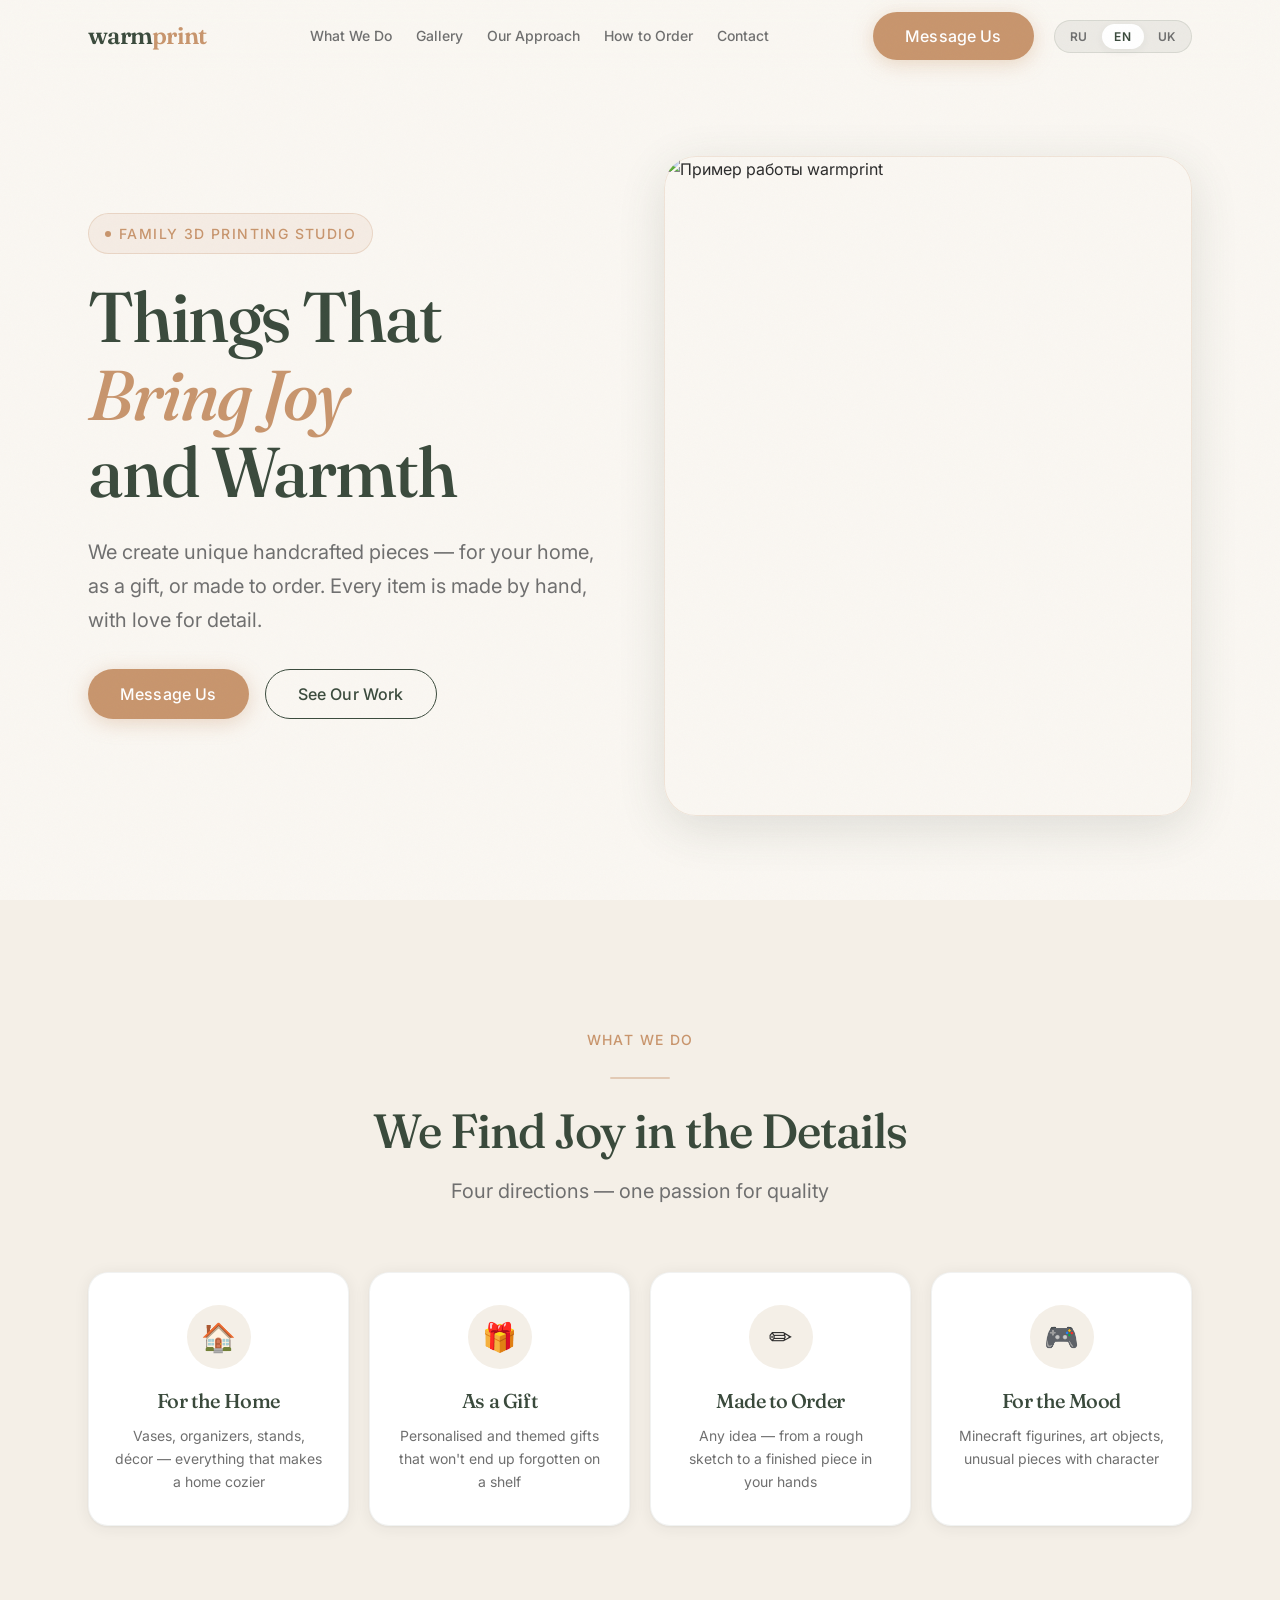
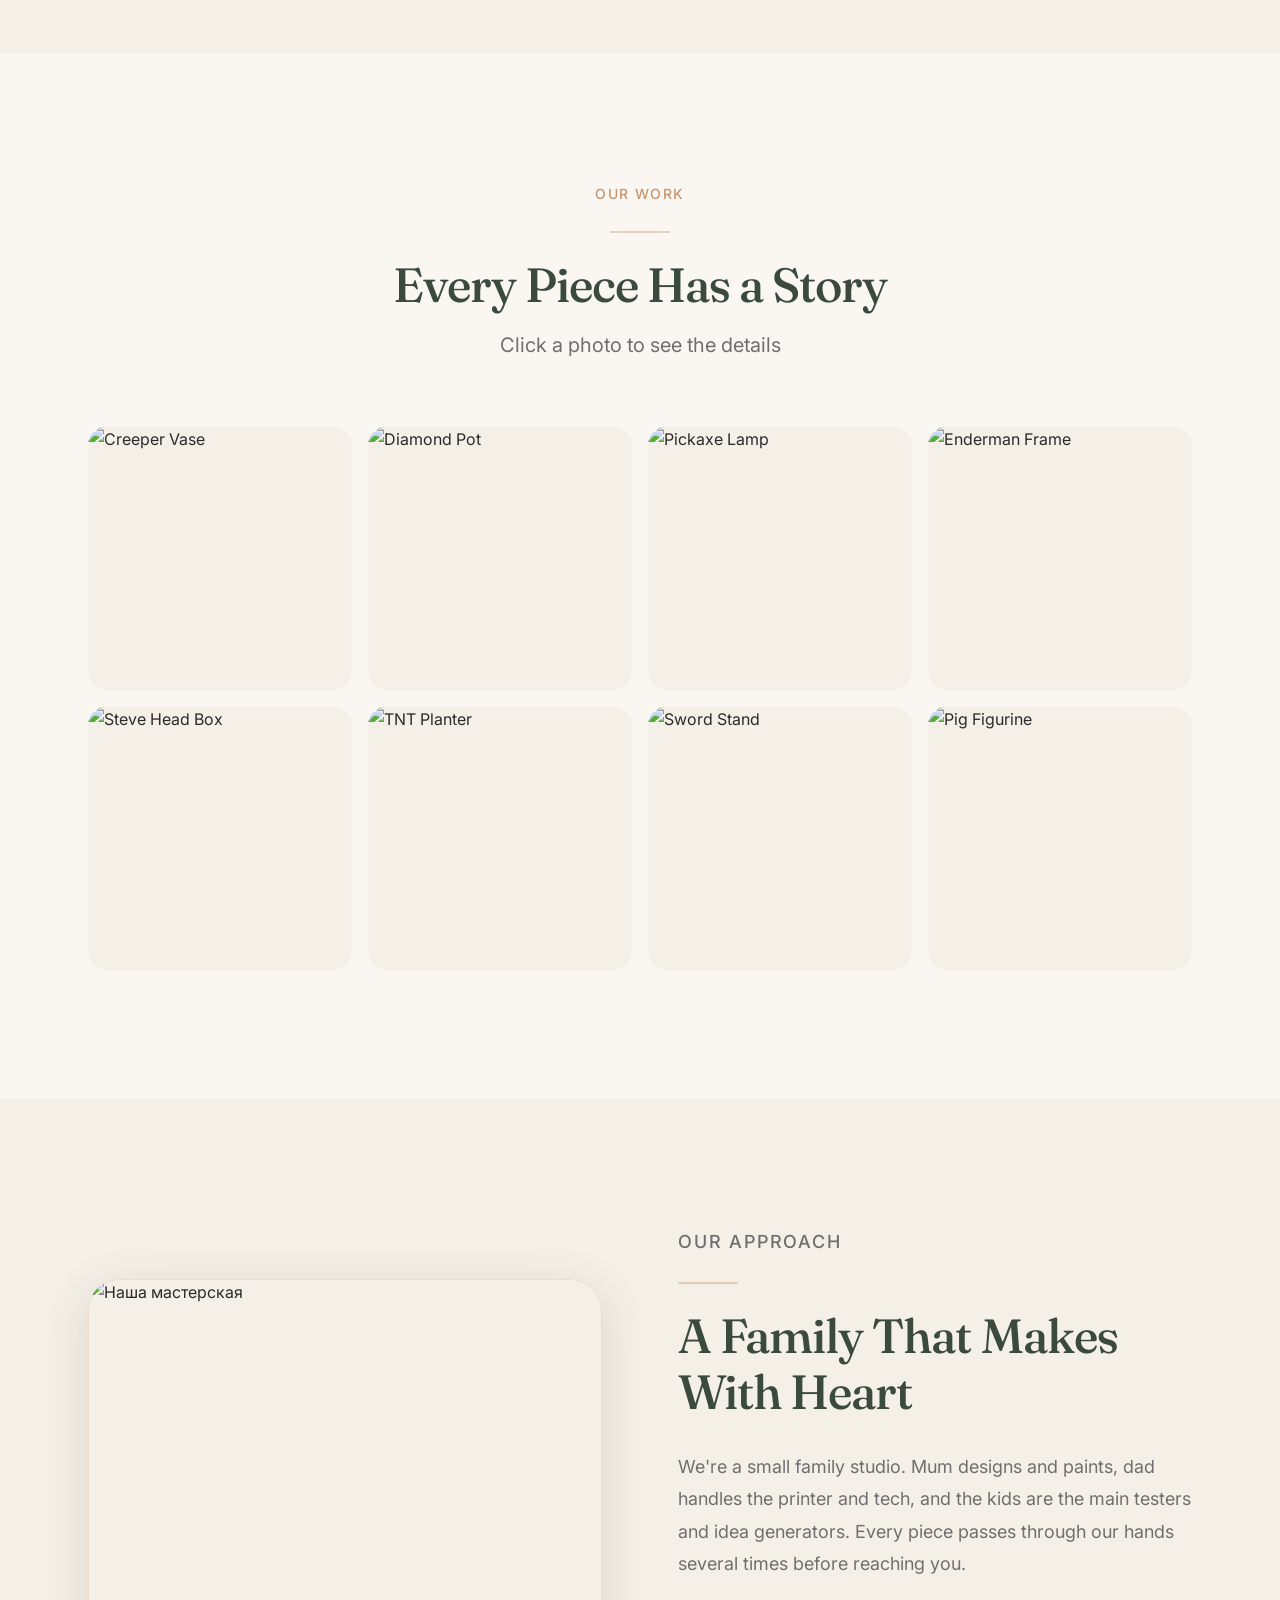
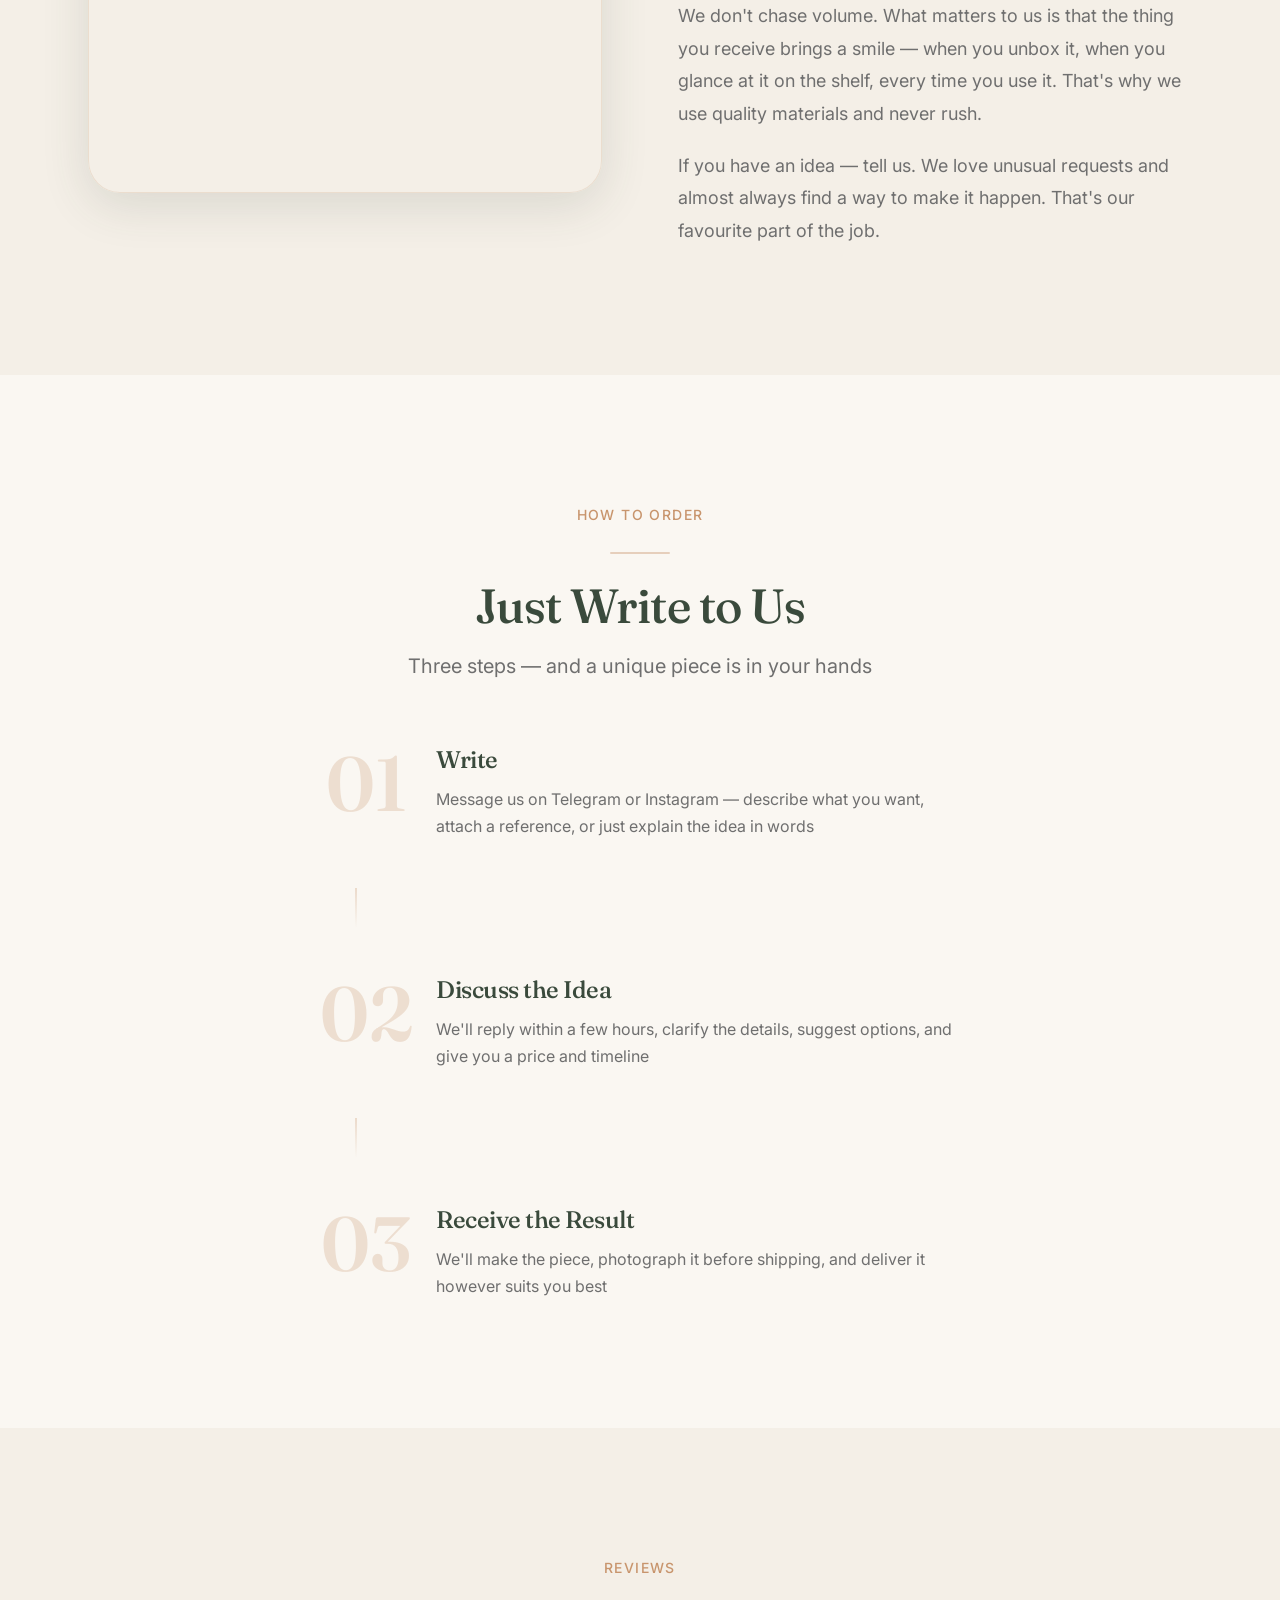
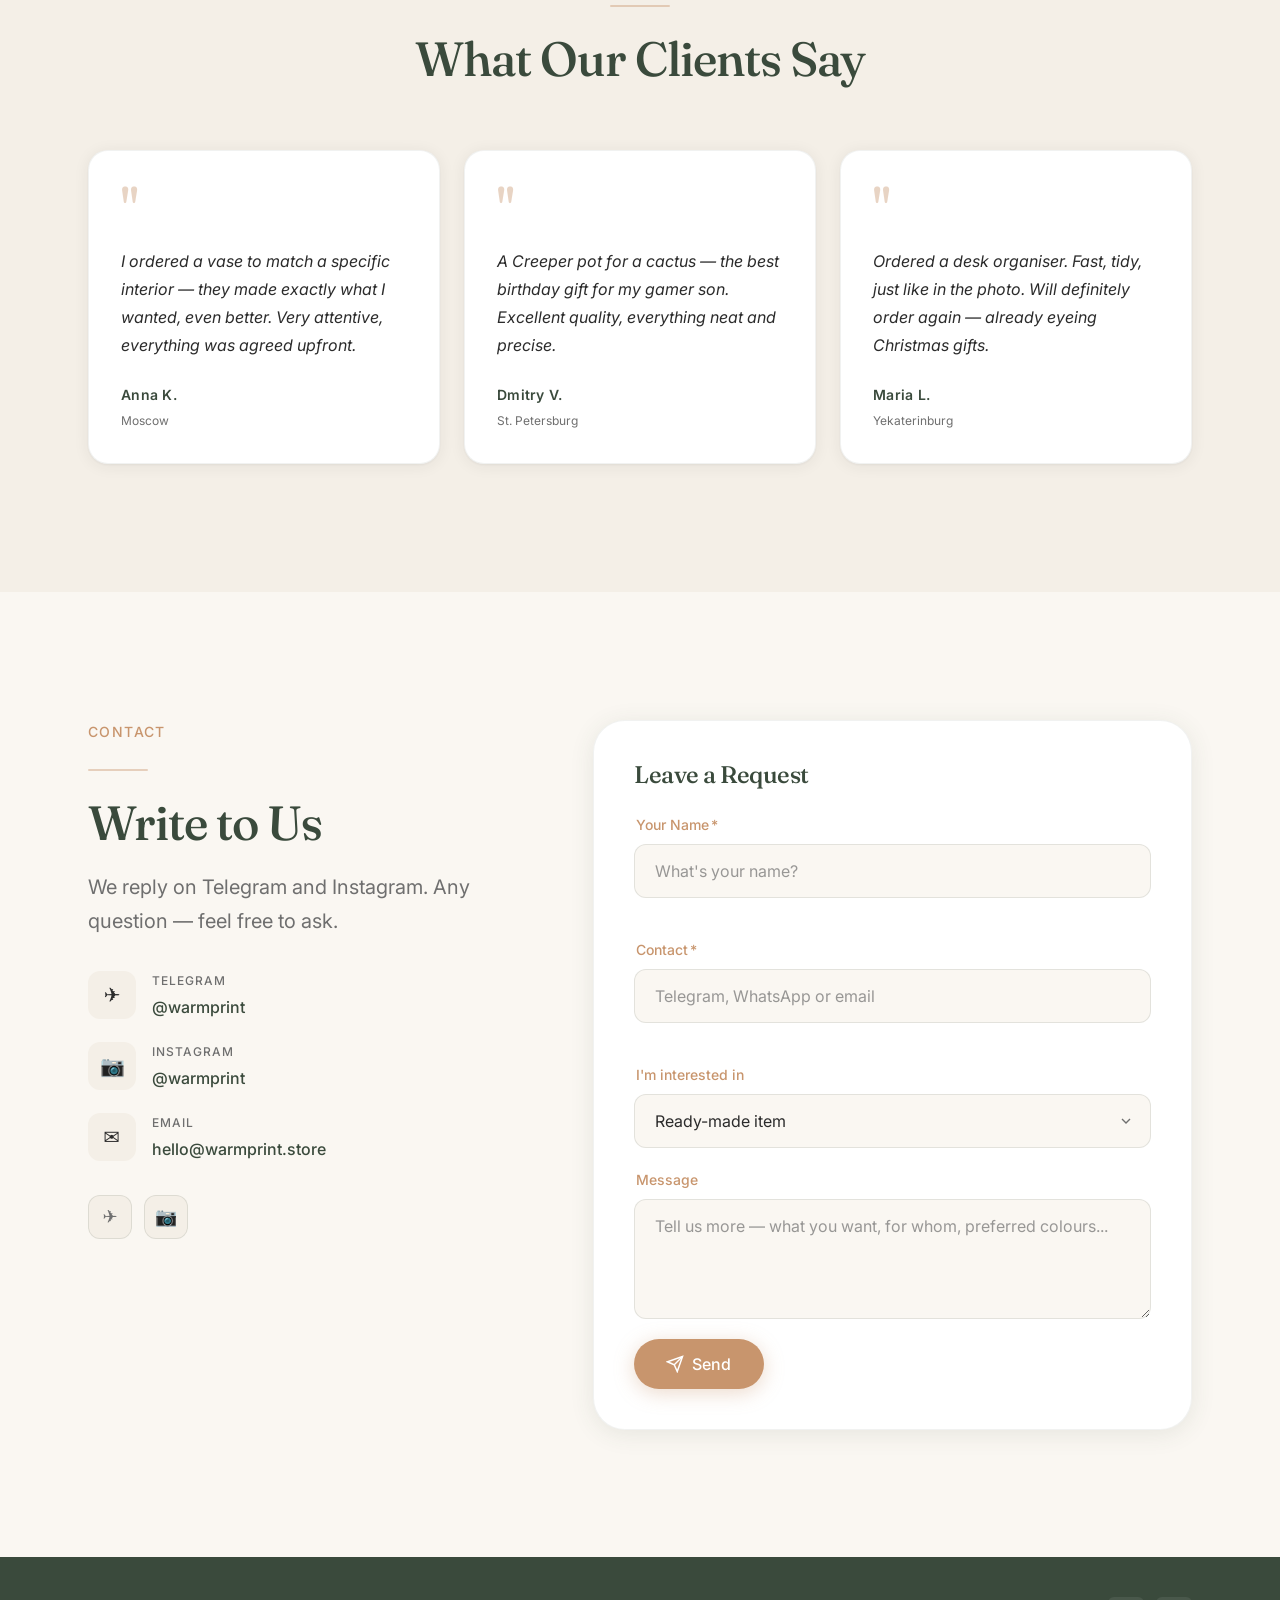
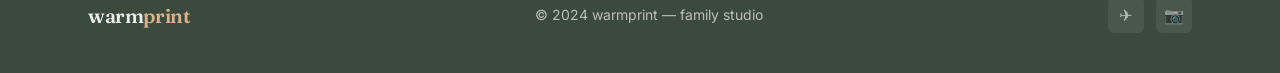
==== mockups/v1-warm-handmade/index.html @ d729b7f3 "init: warmprint landing mockups (v1 warm-handmade + v2 editorial-dark)" ====
<!DOCTYPE html>
<html lang="ru">
<head>
  <meta charset="UTF-8">
  <meta name="viewport" content="width=device-width, initial-scale=1.0">

  <!-- SEO Meta -->
  <title>warmprint — вещи, которые приносят радость и уют</title>
  <meta name="description" content="Семейная мастерская 3D-печати. Уникальные изделия с душой — для дома, в подарок, под заказ. Minecraft-фигурки, органайзеры, декор. Каждая вещь сделана руками с любовью.">
  <meta name="robots" content="index, follow">
  <meta name="theme-color" content="#3A4A3C">
  <link rel="canonical" href="https://warmprint-v1.vercel.app/">

  <!-- hreflang — SPA i18n via localStorage, all locales on root -->
  <link rel="alternate" hreflang="ru" href="https://warmprint-v1.vercel.app/">
  <link rel="alternate" hreflang="en" href="https://warmprint-v1.vercel.app/">
  <link rel="alternate" hreflang="uk" href="https://warmprint-v1.vercel.app/">
  <link rel="alternate" hreflang="x-default" href="https://warmprint-v1.vercel.app/">

  <!-- Open Graph -->
  <meta property="og:type" content="website">
  <meta property="og:url" content="https://warmprint-v1.vercel.app/">
  <meta property="og:title" content="warmprint — вещи, которые приносят радость и уют">
  <meta property="og:description" content="Семейная мастерская 3D-печати. Уникальные изделия с душой — для дома, в подарок, под заказ.">
  <meta property="og:locale" content="ru_RU">
  <meta property="og:locale:alternate" content="en_US">
  <meta property="og:locale:alternate" content="uk_UA">
  <meta property="og:site_name" content="warmprint">
  <meta property="og:image" content="https://warmprint-v1.vercel.app/og-default.svg">
  <meta property="og:image:width" content="1200">
  <meta property="og:image:height" content="630">

  <!-- Twitter Card -->
  <meta name="twitter:card" content="summary_large_image">
  <meta name="twitter:title" content="warmprint — вещи, которые приносят радость и уют">
  <meta name="twitter:description" content="Семейная мастерская 3D-печати. Уникальные изделия с душой — для дома, в подарок, под заказ.">
  <meta name="twitter:image" content="https://warmprint-v1.vercel.app/og-default.svg">

  <!-- Schema.org Organization -->
  <script type="application/ld+json">
  {
    "@context": "https://schema.org",
    "@type": "Organization",
    "name": "warmprint",
    "url": "https://warmprint-v1.vercel.app/",
    "logo": "https://warmprint-v1.vercel.app/favicon.svg",
    "description": "Семейная мастерская 3D-печати. Уникальные изделия с душой — для дома, в подарок, под заказ.",
    "contactPoint": {
      "@type": "ContactPoint",
      "contactType": "customer service",
      "email": "hello@warmprint.store"
    },
    "sameAs": [
      "https://t.me/warmprint",
      "https://instagram.com/warmprint"
    ]
  }
  </script>

  <!-- Favicon -->
  <link rel="icon" type="image/svg+xml" href="/favicon.svg">
  <link rel="apple-touch-icon" href="/apple-touch-icon.svg">

  <!-- Fonts — Fraunces (serif heading) + Inter (body) -->
  <link rel="preconnect" href="https://fonts.googleapis.com">
  <link rel="preconnect" href="https://fonts.gstatic.com" crossorigin>
  <link href="https://fonts.googleapis.com/css2?family=Fraunces:opsz,wght@9..144,400;9..144,500;9..144,600&family=Inter:wght@400;500&display=swap" rel="stylesheet">

  <!-- CSS -->
  <link rel="stylesheet" href="css/variables.css">
  <link rel="stylesheet" href="css/base.css">
  <link rel="stylesheet" href="css/components.css">
  <link rel="stylesheet" href="css/sections.css">
  <link rel="stylesheet" href="css/animations.css">
  <link rel="stylesheet" href="css/responsive.css">
</head>
<body>

  <!-- ==================== HEADER ==================== -->
  <header class="header" id="header">
    <div class="container">
      <div class="header__inner">
        <a href="#hero" class="header__logo">warm<span>print</span></a>

        <nav class="nav" data-i18n-aria="misc.nav_aria" aria-label="Основная навигация">
          <a href="#what"     class="nav__link" data-i18n="nav.what">Что делаем</a>
          <a href="#gallery"  class="nav__link" data-i18n="nav.gallery">Галерея</a>
          <a href="#approach" class="nav__link" data-i18n="nav.approach">Наш подход</a>
          <a href="#order"    class="nav__link" data-i18n="nav.order">Как заказать</a>
          <a href="#contacts" class="nav__link" data-i18n="nav.contacts">Контакты</a>
        </nav>

        <div class="header__right">
          <a href="#contacts" class="btn btn-primary" data-i18n="header.cta">Написать нам</a>

          <div class="lang-switcher" role="group" aria-label="Выбор языка">
            <button class="lang-btn active" data-lang="ru">RU</button>
            <button class="lang-btn"        data-lang="en">EN</button>
            <button class="lang-btn"        data-lang="uk">UK</button>
          </div>

          <button class="burger" id="burger"
                  data-i18n-aria="misc.menu_aria"
                  aria-label="Открыть меню"
                  aria-expanded="false">
            <span></span><span></span><span></span>
          </button>
        </div>
      </div>
    </div>
  </header>

  <!-- Mobile menu -->
  <nav class="mobile-menu" id="mobileMenu" aria-label="Мобильное меню">
    <a href="#what"     class="nav__link" data-i18n="nav.what">Что делаем</a>
    <a href="#gallery"  class="nav__link" data-i18n="nav.gallery">Галерея</a>
    <a href="#approach" class="nav__link" data-i18n="nav.approach">Наш подход</a>
    <a href="#order"    class="nav__link" data-i18n="nav.order">Как заказать</a>
    <a href="#contacts" class="nav__link" data-i18n="nav.contacts">Контакты</a>
    <a href="#contacts" class="btn btn-primary" style="align-self:flex-start;margin-top:var(--space-2)" data-i18n="header.cta">Написать нам</a>
  </nav>

  <main>

    <!-- ==================== 1. HERO ==================== -->
    <section class="hero" id="hero">
      <div class="container">
        <div class="hero__inner">

          <div class="hero__content">
            <div class="hero__badge hero-anim-1">
              <span class="hero__badge-dot" aria-hidden="true"></span>
              <span class="section-label" data-i18n="hero.badge">Семейная мастерская 3D-печати</span>
            </div>

            <h1 class="hero__headline hero-anim-2" data-i18n-html="hero.headline">
              Вещи, которые<br><em>приносят радость</em><br>и уют
            </h1>

            <p class="hero__sub hero-anim-3" data-i18n="hero.sub">
              Делаем уникальные изделия с душой — для дома, в подарок, на заказ.
              Каждая вещь создаётся руками, с любовью к деталям.
            </p>

            <div class="hero__actions hero-anim-4">
              <a href="#contacts" class="btn btn-primary" data-i18n="hero.cta">Написать нам</a>
              <a href="#gallery"  class="btn btn-outline" data-i18n="hero.cta2">Смотреть работы</a>
            </div>
          </div>

          <!-- Hero image — Minecraft-themed placeholder (warm palette) -->
          <div class="hero__visual hero-visual-anim" aria-hidden="true">
            <img
              class="hero__visual-img"
              src="https://placehold.co/600x750/C8956D/FAF7F2?text=warmprint"
              alt="Пример работы warmprint"
              fetchpriority="high"
              width="600"
              height="750"
            >
          </div>

        </div>
      </div>
    </section>

    <!-- ==================== 2. ЧТО МЫ ДЕЛАЕМ ==================== -->
    <section class="section section--alt" id="what">
      <div class="container">

        <div class="section-header section-header--center fade-up">
          <p class="section-label" data-i18n="what.label">Что мы делаем</p>
          <div class="divider"></div>
          <h2 data-i18n="what.title">Находим радость в деталях</h2>
          <p class="lead" style="margin-inline:auto;margin-top:var(--space-4)" data-i18n="what.sub">Четыре направления — одна страсть к качеству</p>
        </div>

        <div class="categories__grid">
          <div class="category-card fade-in-item stagger-1">
            <div class="category-card__icon" aria-hidden="true">🏠</div>
            <h3 class="category-card__title" data-i18n="what.home_title">Для дома</h3>
            <p class="category-card__desc" data-i18n="what.home_desc">Вазы, органайзеры, подставки, декор — всё что делает дом уютнее</p>
          </div>
          <div class="category-card fade-in-item stagger-2">
            <div class="category-card__icon" aria-hidden="true">🎁</div>
            <h3 class="category-card__title" data-i18n="what.gift_title">В подарок</h3>
            <p class="category-card__desc" data-i18n="what.gift_desc">Именные и тематические подарки, которые не пылятся на полке</p>
          </div>
          <div class="category-card fade-in-item stagger-3">
            <div class="category-card__icon" aria-hidden="true">✏️</div>
            <h3 class="category-card__title" data-i18n="what.custom_title">Под заказ</h3>
            <p class="category-card__desc" data-i18n="what.custom_desc">Любая идея — от скетча до готового изделия в ваших руках</p>
          </div>
          <div class="category-card fade-in-item stagger-4">
            <div class="category-card__icon" aria-hidden="true">🎮</div>
            <h3 class="category-card__title" data-i18n="what.mood_title">Для настроения</h3>
            <p class="category-card__desc" data-i18n="what.mood_desc">Minecraft-фигурки, арт-объекты, нестандартные вещи с характером</p>
          </div>
        </div>

      </div>
    </section>

    <!-- ==================== 3. ГАЛЕРЕЯ ==================== -->
    <section class="section" id="gallery">
      <div class="container">

        <div class="section-header section-header--center fade-up">
          <p class="section-label" data-i18n="gallery.label">Наши работы</p>
          <div class="divider"></div>
          <h2 data-i18n="gallery.title">Каждая вещь — история</h2>
          <p class="lead" style="margin-inline:auto;margin-top:var(--space-4)" data-i18n="gallery.sub">Нажмите на фото, чтобы рассмотреть детали</p>
        </div>

        <div class="gallery__grid">

          <div class="gallery__item fade-in-item stagger-1">
            <img class="gallery__item-img" loading="lazy"
              src="https://placehold.co/800x800/C8956D/FAF7F2?text=Creeper"
              alt="Creeper Vase">
            <div class="gallery__item-overlay">
              <span class="gallery__item-caption" data-i18n="gallery.img1">Creeper Vase</span>
            </div>
          </div>

          <div class="gallery__item fade-in-item stagger-2">
            <img class="gallery__item-img" loading="lazy"
              src="https://placehold.co/800x800/5B8A6A/FAF7F2?text=Diamond"
              alt="Diamond Pot">
            <div class="gallery__item-overlay">
              <span class="gallery__item-caption" data-i18n="gallery.img2">Diamond Pot</span>
            </div>
          </div>

          <div class="gallery__item fade-in-item stagger-3">
            <img class="gallery__item-img" loading="lazy"
              src="https://placehold.co/800x800/A0855C/FAF7F2?text=Pickaxe"
              alt="Pickaxe Lamp">
            <div class="gallery__item-overlay">
              <span class="gallery__item-caption" data-i18n="gallery.img3">Pickaxe Lamp</span>
            </div>
          </div>

          <div class="gallery__item fade-in-item stagger-4">
            <img class="gallery__item-img" loading="lazy"
              src="https://placehold.co/800x800/3A4A3C/FAF7F2?text=Enderman"
              alt="Enderman Frame">
            <div class="gallery__item-overlay">
              <span class="gallery__item-caption" data-i18n="gallery.img4">Enderman Frame</span>
            </div>
          </div>

          <div class="gallery__item fade-in-item stagger-5">
            <img class="gallery__item-img" loading="lazy"
              src="https://placehold.co/800x800/DDB08E/3A4A3C?text=Steve"
              alt="Steve Head Box">
            <div class="gallery__item-overlay">
              <span class="gallery__item-caption" data-i18n="gallery.img5">Steve Head Box</span>
            </div>
          </div>

          <div class="gallery__item fade-in-item stagger-6">
            <img class="gallery__item-img" loading="lazy"
              src="https://placehold.co/800x800/C04A4A/FAF7F2?text=TNT"
              alt="TNT Planter">
            <div class="gallery__item-overlay">
              <span class="gallery__item-caption" data-i18n="gallery.img6">TNT Planter</span>
            </div>
          </div>

          <div class="gallery__item fade-in-item stagger-7">
            <img class="gallery__item-img" loading="lazy"
              src="https://placehold.co/800x800/7A6548/FAF7F2?text=Sword"
              alt="Sword Stand">
            <div class="gallery__item-overlay">
              <span class="gallery__item-caption" data-i18n="gallery.img7">Sword Stand</span>
            </div>
          </div>

          <div class="gallery__item fade-in-item stagger-8">
            <img class="gallery__item-img" loading="lazy"
              src="https://placehold.co/800x800/E8B4A0/3A4A3C?text=Pig"
              alt="Pig Figurine">
            <div class="gallery__item-overlay">
              <span class="gallery__item-caption" data-i18n="gallery.img8">Pig Figurine</span>
            </div>
          </div>

        </div>

      </div>
    </section>

    <!-- Lightbox -->
    <div class="lightbox" id="lightbox" role="dialog" aria-modal="true" aria-label="Просмотр фото">
      <div class="lightbox__inner">
        <button class="lightbox__close" id="lbClose" data-i18n-aria="misc.close_aria" aria-label="Закрыть">&#x2715;</button>
        <button class="lightbox__nav lightbox__nav--prev" id="lbPrev" data-i18n-aria="misc.prev_aria" aria-label="Предыдущее">&#8592;</button>
        <img class="lightbox__img" id="lbImg" src="" alt="">
        <button class="lightbox__nav lightbox__nav--next" id="lbNext" data-i18n-aria="misc.next_aria" aria-label="Следующее">&#8594;</button>
        <p class="lightbox__caption" id="lbCaption"></p>
      </div>
    </div>

    <!-- ==================== 4. НАШ ПОДХОД ==================== -->
    <section class="section section--alt" id="approach">
      <div class="container">
        <div class="approach__inner">

          <div class="approach__visual fade-left">
            <img
              src="https://placehold.co/600x600/3A4A3C/FAF7F2?text=Our+Studio"
              alt="Наша мастерская"
              loading="lazy"
              width="600"
              height="600"
            >
          </div>

          <div class="approach__text fade-right">
            <p class="section-label" data-i18n="approach.label">Наш подход</p>
            <div class="divider"></div>
            <h2 style="margin-bottom:var(--space-8)" data-i18n="approach.title">Семья, которая делает с душой</h2>
            <p data-i18n="approach.p1">
              Мы — небольшая семейная мастерская. Мама проектирует и раскрашивает,
              папа за принтером и техникой, дети — главные тестировщики и источник идей.
              Каждое изделие проходит через наши руки несколько раз, прежде чем попасть к вам.
            </p>
            <p data-i18n="approach.p2">
              Мы не гонимся за объёмом. Нам важно, чтобы вещь, которую вы получите,
              вызвала улыбку — при распаковке, при взгляде с полки, при каждом использовании.
              Именно поэтому мы работаем с качественными материалами и не торопимся.
            </p>
            <p data-i18n="approach.p3">
              Если у вас есть идея — расскажите нам. Мы любим нестандартные запросы
              и почти всегда находим способ воплотить задуманное. Это и есть наша любимая часть работы.
            </p>
          </div>

        </div>
      </div>
    </section>

    <!-- ==================== 5. КАК ЗАКАЗАТЬ ==================== -->
    <section class="section" id="order">
      <div class="container">

        <div class="section-header section-header--center fade-up">
          <p class="section-label" data-i18n="steps.label">Как заказать</p>
          <div class="divider"></div>
          <h2 data-i18n="steps.title">Просто напишите нам</h2>
          <p class="lead" style="margin-inline:auto;margin-top:var(--space-4)" data-i18n="steps.sub">Три шага — и уникальная вещь у вас в руках</p>
        </div>

        <div class="steps__grid">

          <div class="step-card fade-up">
            <div class="step-card__num" aria-hidden="true">01</div>
            <div class="step-card__content">
              <h3 class="step-card__title" data-i18n="steps.s1_title">Написать</h3>
              <p class="step-card__desc" data-i18n="steps.s1_desc">
                Напишите в Telegram или Instagram — опишите что хотите,
                прикрепите референс или просто объясните идею словами
              </p>
            </div>
          </div>

          <div class="steps__connector" aria-hidden="true"></div>

          <div class="step-card fade-up">
            <div class="step-card__num" aria-hidden="true">02</div>
            <div class="step-card__content">
              <h3 class="step-card__title" data-i18n="steps.s2_title">Обсудить идею</h3>
              <p class="step-card__desc" data-i18n="steps.s2_desc">
                Мы ответим в течение нескольких часов, уточним детали,
                предложим варианты и назовём стоимость и сроки
              </p>
            </div>
          </div>

          <div class="steps__connector" aria-hidden="true"></div>

          <div class="step-card fade-up">
            <div class="step-card__num" aria-hidden="true">03</div>
            <div class="step-card__content">
              <h3 class="step-card__title" data-i18n="steps.s3_title">Получить результат</h3>
              <p class="step-card__desc" data-i18n="steps.s3_desc">
                Мы изготовим изделие, сфотографируем перед отправкой
                и доставим удобным вам способом
              </p>
            </div>
          </div>

        </div>

      </div>
    </section>

    <!-- ==================== 6. ОТЗЫВЫ ==================== -->
    <section class="section section--alt" id="reviews">
      <div class="container">

        <div class="section-header section-header--center fade-up">
          <p class="section-label" data-i18n="reviews.label">Отзывы</p>
          <div class="divider"></div>
          <h2 data-i18n="reviews.title">Говорят наши клиенты</h2>
        </div>

        <div class="reviews__grid">

          <div class="review-card fade-in-item stagger-1">
            <div class="review-card__quote" aria-hidden="true">"</div>
            <p class="review-card__text" data-i18n="reviews.r1_text">
              Заказывала вазу под конкретный интерьер — сделали именно то, что я хотела,
              даже лучше. Очень внимательные ребята, все согласовали заранее.
            </p>
            <p class="review-card__author" data-i18n="reviews.r1_name">Анна К.</p>
            <p class="review-card__city"   data-i18n="reviews.r1_city">Москва</p>
          </div>

          <div class="review-card fade-in-item stagger-2">
            <div class="review-card__quote" aria-hidden="true">"</div>
            <p class="review-card__text" data-i18n="reviews.r2_text">
              Creeper-горшок для кактуса — моему сыну-геймеру это лучший подарок на день рождения.
              Качество отличное, всё ровно и аккуратно.
            </p>
            <p class="review-card__author" data-i18n="reviews.r2_name">Дмитрий В.</p>
            <p class="review-card__city"   data-i18n="reviews.r2_city">Санкт-Петербург</p>
          </div>

          <div class="review-card fade-in-item stagger-3">
            <div class="review-card__quote" aria-hidden="true">"</div>
            <p class="review-card__text" data-i18n="reviews.r3_text">
              Брала органайзер на стол. Быстро, аккуратно, всё как на фото.
              Буду ещё заказывать — уже присматриваю подарки на Новый год.
            </p>
            <p class="review-card__author" data-i18n="reviews.r3_name">Мария Л.</p>
            <p class="review-card__city"   data-i18n="reviews.r3_city">Екатеринбург</p>
          </div>

        </div>

      </div>
    </section>

    <!-- ==================== 7. КОНТАКТЫ + ФОРМА ==================== -->
    <section class="section" id="contacts">
      <div class="container">

        <div class="contacts__inner">

          <!-- Left: info -->
          <div class="contacts__info fade-left">
            <div>
              <p class="section-label" data-i18n="contacts.label">Контакты</p>
              <div class="divider"></div>
              <h2 data-i18n="contacts.title">Напишите нам</h2>
              <p class="lead" style="margin-top:var(--space-5)" data-i18n="contacts.sub">
                Отвечаем в Telegram и Instagram. Любые вопросы — пишите смело.
              </p>
            </div>

            <div class="contacts__list">
              <div class="contact-item">
                <div class="contact-item__icon" aria-hidden="true">✈️</div>
                <div>
                  <p class="contact-item__label" data-i18n="contacts.tg_label">Telegram</p>
                  <p class="contact-item__value">
                    <a href="https://t.me/warmprint" target="_blank" rel="noopener">@warmprint</a>
                  </p>
                </div>
              </div>
              <div class="contact-item">
                <div class="contact-item__icon" aria-hidden="true">📷</div>
                <div>
                  <p class="contact-item__label" data-i18n="contacts.ig_label">Instagram</p>
                  <p class="contact-item__value">
                    <a href="https://instagram.com/warmprint" target="_blank" rel="noopener">@warmprint</a>
                  </p>
                </div>
              </div>
              <div class="contact-item">
                <div class="contact-item__icon" aria-hidden="true">✉️</div>
                <div>
                  <p class="contact-item__label" data-i18n="contacts.em_label">Email</p>
                  <p class="contact-item__value">
                    <a href="mailto:hello@warmprint.store">hello@warmprint.store</a>
                  </p>
                </div>
              </div>
            </div>

            <div class="contacts__social">
              <a href="https://t.me/warmprint" target="_blank" rel="noopener"
                 class="social-btn" aria-label="Telegram">
                ✈️
              </a>
              <a href="https://instagram.com/warmprint" target="_blank" rel="noopener"
                 class="social-btn" aria-label="Instagram">
                📷
              </a>
            </div>
          </div>

          <!-- Right: form -->
          <div class="contacts__form-wrap fade-right">
            <h3 class="contacts__form-title" data-i18n="form.title">Оставить заявку</h3>

            <!-- Form wrap (hidden after success) -->
            <div id="leadFormWrap">
              <form id="leadForm" class="lead-form" novalidate>

                <div class="form-group">
                  <label class="form-label" for="fieldName">
                    <span data-i18n="form.name_label">Ваше имя</span><span aria-hidden="true">*</span>
                  </label>
                  <input
                    type="text"
                    id="fieldName"
                    name="name"
                    class="form-input"
                    required
                    autocomplete="given-name"
                    data-i18n-placeholder="form.name_ph"
                    placeholder="Как вас зовут?"
                    aria-required="true"
                    aria-describedby="errName"
                  >
                  <span class="form-error" id="errName" role="alert"></span>
                </div>

                <div class="form-group">
                  <label class="form-label" for="fieldContact">
                    <span data-i18n="form.contact_label">Контакт</span><span aria-hidden="true">*</span>
                  </label>
                  <input
                    type="text"
                    id="fieldContact"
                    name="contact"
                    class="form-input"
                    required
                    autocomplete="off"
                    data-i18n-placeholder="form.contact_ph"
                    placeholder="Telegram, WhatsApp или email"
                    aria-required="true"
                    aria-describedby="errContact"
                  >
                  <span class="form-error" id="errContact" role="alert"></span>
                </div>

                <div class="form-group">
                  <label class="form-label" for="fieldInterest">
                    <span data-i18n="form.interest_label">Что интересует</span>
                  </label>
                  <select id="fieldInterest" name="interest" class="form-select">
                    <option value="ready"  data-i18n-opt="form.opt_ready">Готовое изделие</option>
                    <option value="custom" data-i18n-opt="form.opt_custom">Идея на заказ</option>
                    <option value="ask"    data-i18n-opt="form.opt_ask">Просто хочу спросить</option>
                  </select>
                </div>

                <div class="form-group">
                  <label class="form-label" for="fieldMessage">
                    <span data-i18n="form.msg_label">Сообщение</span>
                  </label>
                  <textarea
                    id="fieldMessage"
                    name="message"
                    class="form-textarea"
                    rows="4"
                    data-i18n-placeholder="form.msg_ph"
                    placeholder="Расскажите подробнее — что хотите, для кого, какие цвета..."
                  ></textarea>
                </div>

                <button type="submit" class="btn btn-primary" style="align-self:flex-start">
                  <svg width="18" height="18" viewBox="0 0 24 24" fill="none" stroke="currentColor" stroke-width="2" aria-hidden="true">
                    <line x1="22" y1="2" x2="11" y2="13"></line>
                    <polygon points="22 2 15 22 11 13 2 9 22 2"></polygon>
                  </svg>
                  <span data-i18n="form.submit">Отправить</span>
                </button>

              </form>
            </div>

            <!-- Success screen -->
            <div class="form-success" id="formSuccess" role="status" aria-live="polite">
              <div class="form-success__icon" aria-hidden="true">✓</div>
              <h3 class="form-success__title" data-i18n="form.success_title">Отлично, ждите нас!</h3>
              <p class="form-success__sub" data-i18n="form.success_sub">Мы получили вашу заявку и напишем в ближайшее время.</p>
            </div>

          </div>

        </div>

      </div>
    </section>

  </main>

  <!-- ==================== 8. FOOTER ==================== -->
  <footer class="footer">
    <div class="container">
      <div class="footer__inner">
        <span class="footer__logo">warm<span>print</span></span>
        <p class="footer__copy" data-i18n="footer.copy">© 2024 warmprint — семейная мастерская</p>
        <div class="footer__social">
          <a href="https://t.me/warmprint" target="_blank" rel="noopener"
             class="footer__social-btn" aria-label="Telegram">✈️</a>
          <a href="https://instagram.com/warmprint" target="_blank" rel="noopener"
             class="footer__social-btn" aria-label="Instagram">📷</a>
        </div>
      </div>
    </div>
  </footer>

  <!-- Scripts: config → lang-* → i18n → app → gallery → form -->
  <script src="js/config.js"  defer></script>
  <script src="js/lang-ru.js" defer></script>
  <script src="js/lang-en.js" defer></script>
  <script src="js/lang-uk.js" defer></script>
  <script src="js/i18n.js"    defer></script>
  <script src="js/app.js"     defer></script>
  <script src="js/gallery.js" defer></script>
  <script src="js/form.js"    defer></script>

</body>
</html>
---- mockups/v1-warm-handmade/css/variables.css ----
/* ============================================================
   warmprint — CSS Custom Properties
   V1 "Warm Handmade" palette
   ============================================================ */

:root {
  /* Palette */
  --color-bg:           #FAF7F2;
  --color-bg-alt:       #F4EFE7;
  --color-primary:      #3A4A3C;
  --color-primary-light:#4D6350;
  --color-accent:       #C8956D;
  --color-accent-light: #DDB08E;
  --color-text:         #2B2B2B;
  --color-text-muted:   #6F6F6F;
  --color-card:         #FFFFFF;
  --color-border:       rgba(58, 74, 60, 0.12);
  --color-border-light: rgba(58, 74, 60, 0.07);

  /* Typography */
  --font-heading: 'Fraunces', Georgia, serif;
  --font-body:    'Inter', system-ui, sans-serif;

  /* Type scale */
  --text-xs:   0.75rem;    /* 12px */
  --text-sm:   0.875rem;   /* 14px */
  --text-base: 1rem;       /* 16px */
  --text-lg:   1.125rem;   /* 18px */
  --text-xl:   1.25rem;    /* 20px */
  --text-2xl:  1.5rem;     /* 24px */
  --text-3xl:  1.875rem;   /* 30px */
  --text-4xl:  2.25rem;    /* 36px */
  --text-5xl:  3rem;       /* 48px */
  --text-6xl:  3.75rem;    /* 60px */
  --text-7xl:  4.5rem;     /* 72px */

  /* Spacing */
  --space-1:  0.25rem;
  --space-2:  0.5rem;
  --space-3:  0.75rem;
  --space-4:  1rem;
  --space-5:  1.25rem;
  --space-6:  1.5rem;
  --space-8:  2rem;
  --space-10: 2.5rem;
  --space-12: 3rem;
  --space-16: 4rem;
  --space-20: 5rem;
  --space-24: 6rem;
  --space-32: 8rem;

  /* Layout */
  --container-max: 1200px;
  --container-wide: 1400px;
  --section-gap: clamp(5rem, 10vw, 9rem);

  /* Radius */
  --radius-sm:  6px;
  --radius-md:  12px;
  --radius-lg:  20px;
  --radius-xl:  32px;
  --radius-full: 9999px;

  /* Shadows */
  --shadow-sm:  0 2px 8px rgba(58, 74, 60, 0.06);
  --shadow-md:  0 4px 24px rgba(58, 74, 60, 0.10);
  --shadow-lg:  0 12px 48px rgba(58, 74, 60, 0.14);
  --shadow-card:0 2px 16px rgba(43, 43, 43, 0.07), 0 1px 3px rgba(43, 43, 43, 0.05);

  /* Motion */
  --ease-out-quart: cubic-bezier(0.25, 1, 0.5, 1);
  --ease-out-expo:  cubic-bezier(0.16, 1, 0.3, 1);
  --ease-in-out:    cubic-bezier(0.4, 0, 0.2, 1);
  --duration-fast:  150ms;
  --duration-base:  280ms;
  --duration-slow:  480ms;
  --duration-xslow: 700ms;

  /* Header */
  --header-h: 72px;
}
---- mockups/v1-warm-handmade/css/base.css ----
/* ============================================================
   warmprint — Base / Reset / Typography
   ============================================================ */

*, *::before, *::after {
  box-sizing: border-box;
  margin: 0;
  padding: 0;
}

html {
  scroll-behavior: smooth;
  font-size: 16px;
  -webkit-text-size-adjust: 100%;
}

body {
  background-color: var(--color-bg);
  color: var(--color-text);
  font-family: var(--font-body);
  font-size: var(--text-base);
  line-height: 1.65;
  -webkit-font-smoothing: antialiased;
  -moz-osx-font-smoothing: grayscale;
  overflow-x: hidden;
}

/* Grain overlay — subtle warm texture */
body::after {
  content: '';
  position: fixed;
  inset: 0;
  pointer-events: none;
  z-index: 9999;
  opacity: 0.028;
  background-image: url("data:image/svg+xml,%3Csvg viewBox='0 0 256 256' xmlns='http://www.w3.org/2000/svg'%3E%3Cfilter id='noise'%3E%3CfeTurbulence type='fractalNoise' baseFrequency='0.9' numOctaves='4' stitchTiles='stitch'/%3E%3C/filter%3E%3Crect width='100%25' height='100%25' filter='url(%23noise)'/%3E%3C/svg%3E");
  background-size: 128px 128px;
}

img {
  max-width: 100%;
  height: auto;
  display: block;
}

a {
  color: inherit;
  text-decoration: none;
}

ul, ol {
  list-style: none;
}

button {
  cursor: pointer;
  background: none;
  border: none;
  font-family: inherit;
}

input, textarea, select {
  font-family: inherit;
  font-size: inherit;
}

/* ---- Typography ---- */

h1, h2, h3, h4 {
  font-family: var(--font-heading);
  font-weight: 500;
  line-height: 1.15;
  letter-spacing: -0.02em;
  color: var(--color-primary);
}

h1 { font-size: clamp(var(--text-4xl), 6vw, var(--text-7xl)); }
h2 { font-size: clamp(var(--text-3xl), 4vw, var(--text-5xl)); }
h3 { font-size: clamp(var(--text-xl), 2.5vw, var(--text-3xl)); }
h4 { font-size: var(--text-xl); }

p { line-height: 1.75; }

.section-label {
  font-size: var(--text-sm);
  font-weight: 500;
  letter-spacing: 0.1em;
  text-transform: uppercase;
  color: var(--color-accent);
}

.lead {
  font-size: clamp(var(--text-lg), 2vw, var(--text-xl));
  color: var(--color-text-muted);
  line-height: 1.7;
  max-width: 56ch;
}

/* ---- Layout ---- */

.container {
  width: 100%;
  max-width: var(--container-max);
  margin-inline: auto;
  padding-inline: clamp(var(--space-5), 5vw, var(--space-12));
}

.section {
  padding-block: var(--section-gap);
}

.section--alt {
  background-color: var(--color-bg-alt);
}

/* ---- Focus ---- */

:focus-visible {
  outline: 2px solid var(--color-accent);
  outline-offset: 3px;
  border-radius: var(--radius-sm);
}

/* ---- Selection ---- */

::selection {
  background-color: var(--color-accent-light);
  color: var(--color-primary);
}
---- mockups/v1-warm-handmade/css/components.css ----
/* ============================================================
   warmprint — Components: buttons, cards, lang-switcher, forms
   ============================================================ */

/* ---- Buttons ---- */

.btn {
  display: inline-flex;
  align-items: center;
  gap: var(--space-2);
  padding: var(--space-4) var(--space-8);
  border-radius: var(--radius-full);
  font-size: var(--text-base);
  font-weight: 500;
  line-height: 1;
  transition: transform var(--duration-base) var(--ease-out-quart),
              box-shadow var(--duration-base) var(--ease-out-quart),
              background-color var(--duration-fast),
              color var(--duration-fast);
  white-space: nowrap;
  letter-spacing: 0.01em;
}

.btn:hover  { transform: translateY(-2px); }
.btn:active { transform: translateY(0); }

.btn-primary {
  background-color: var(--color-accent);
  color: #fff;
  box-shadow: 0 4px 20px rgba(200, 149, 109, 0.35);
}

.btn-primary:hover {
  background-color: var(--color-accent-light);
  box-shadow: 0 8px 30px rgba(200, 149, 109, 0.45);
}

.btn-outline {
  background: transparent;
  color: var(--color-primary);
  border: 1.5px solid var(--color-primary);
  box-shadow: none;
}

.btn-outline:hover {
  background-color: var(--color-primary);
  color: var(--color-bg);
  box-shadow: var(--shadow-md);
}

.btn-ghost {
  background: transparent;
  color: var(--color-text-muted);
  padding-inline: var(--space-4);
}

.btn-ghost:hover {
  color: var(--color-primary);
  transform: none;
}

/* ---- Lang Switcher ---- */

.lang-switcher {
  display: flex;
  align-items: center;
  gap: 2px;
  background: var(--color-border-light);
  border: 1px solid var(--color-border);
  border-radius: var(--radius-full);
  padding: 3px;
}

.lang-btn {
  padding: 5px 12px;
  border-radius: var(--radius-full);
  font-size: var(--text-xs);
  font-weight: 600;
  letter-spacing: 0.06em;
  color: var(--color-text-muted);
  transition: background var(--duration-base) var(--ease-out-quart),
              color var(--duration-base);
}

.lang-btn.active,
.lang-btn:hover {
  background: var(--color-card);
  color: var(--color-primary);
  box-shadow: var(--shadow-sm);
}

/* ---- Cards ---- */

.card {
  background: var(--color-card);
  border-radius: var(--radius-lg);
  box-shadow: var(--shadow-card);
  border: 1px solid var(--color-border-light);
  transition: transform var(--duration-slow) var(--ease-out-expo),
              box-shadow var(--duration-slow) var(--ease-out-expo);
}

.card:hover {
  transform: translateY(-4px);
  box-shadow: var(--shadow-lg);
}

/* ---- Category Cards ---- */

.category-card {
  background: var(--color-card);
  border-radius: var(--radius-lg);
  padding: var(--space-8) var(--space-6);
  text-align: center;
  border: 1px solid var(--color-border-light);
  box-shadow: var(--shadow-card);
  transition: transform var(--duration-slow) var(--ease-out-expo),
              box-shadow var(--duration-slow) var(--ease-out-expo),
              border-color var(--duration-base);
}

.category-card:hover {
  transform: translateY(-6px);
  box-shadow: var(--shadow-lg);
  border-color: var(--color-accent-light);
}

.category-card__icon {
  width: 64px;
  height: 64px;
  background: var(--color-bg-alt);
  border-radius: var(--radius-xl);
  margin: 0 auto var(--space-5);
  display: flex;
  align-items: center;
  justify-content: center;
  font-size: 28px;
  transition: background var(--duration-base), transform var(--duration-slow) var(--ease-out-expo);
}

.category-card:hover .category-card__icon {
  background: rgba(200, 149, 109, 0.12);
  transform: scale(1.1) rotate(-3deg);
}

.category-card__title {
  font-family: var(--font-heading);
  font-size: var(--text-xl);
  font-weight: 500;
  color: var(--color-primary);
  margin-bottom: var(--space-3);
}

.category-card__desc {
  font-size: var(--text-sm);
  color: var(--color-text-muted);
  line-height: 1.65;
}

/* ---- Review Cards ---- */

.review-card {
  background: var(--color-card);
  border-radius: var(--radius-lg);
  padding: var(--space-8);
  border: 1px solid var(--color-border-light);
  box-shadow: var(--shadow-card);
  position: relative;
  transition: transform var(--duration-slow) var(--ease-out-expo),
              box-shadow var(--duration-slow) var(--ease-out-expo);
}

.review-card:hover {
  transform: translateY(-4px);
  box-shadow: var(--shadow-lg);
}

.review-card__quote {
  font-size: 48px;
  line-height: 1;
  color: var(--color-accent);
  font-family: var(--font-heading);
  font-weight: 600;
  margin-bottom: var(--space-4);
  opacity: 0.4;
}

.review-card__text {
  font-size: var(--text-base);
  color: var(--color-text);
  line-height: 1.75;
  margin-bottom: var(--space-6);
  font-style: italic;
}

.review-card__author {
  font-size: var(--text-sm);
  font-weight: 600;
  color: var(--color-primary);
  letter-spacing: 0.02em;
}

.review-card__city {
  font-size: var(--text-xs);
  color: var(--color-text-muted);
  margin-top: 2px;
}

/* ---- Form ---- */

.form-group {
  display: flex;
  flex-direction: column;
  gap: var(--space-2);
}

.form-label {
  font-size: var(--text-sm);
  font-weight: 500;
  color: var(--color-primary);
}

.form-label span {
  color: var(--color-accent);
  margin-left: 2px;
}

.form-input,
.form-select,
.form-textarea {
  width: 100%;
  padding: var(--space-4) var(--space-5);
  background: var(--color-bg);
  border: 1.5px solid var(--color-border);
  border-radius: var(--radius-md);
  color: var(--color-text);
  font-size: var(--text-base);
  transition: border-color var(--duration-base),
              box-shadow var(--duration-base),
              background var(--duration-base);
  appearance: none;
}

.form-input:focus,
.form-select:focus,
.form-textarea:focus {
  outline: none;
  border-color: var(--color-accent);
  background: var(--color-card);
  box-shadow: 0 0 0 4px rgba(200, 149, 109, 0.12);
}

.form-input::placeholder,
.form-textarea::placeholder {
  color: var(--color-text-muted);
  opacity: 0.7;
}

.form-select {
  background-image: url("data:image/svg+xml,%3Csvg xmlns='http://www.w3.org/2000/svg' width='16' height='16' viewBox='0 0 24 24' fill='none' stroke='%236F6F6F' stroke-width='2'%3E%3Cpolyline points='6 9 12 15 18 9'/%3E%3C/svg%3E");
  background-repeat: no-repeat;
  background-position: right var(--space-4) center;
  padding-right: var(--space-10);
  cursor: pointer;
}

.form-textarea {
  resize: vertical;
  min-height: 120px;
}

.form-error {
  font-size: var(--text-xs);
  color: #c0392b;
  min-height: 1em;
}

/* ---- Success screen ---- */

.form-success {
  display: none;
  text-align: center;
  padding: var(--space-12) var(--space-8);
  animation: fadeInUp var(--duration-slow) var(--ease-out-expo) forwards;
}

.form-success.visible {
  display: flex;
  flex-direction: column;
  align-items: center;
  gap: var(--space-4);
}

.form-success__icon {
  width: 72px;
  height: 72px;
  background: rgba(200, 149, 109, 0.12);
  border-radius: var(--radius-full);
  display: flex;
  align-items: center;
  justify-content: center;
  font-size: 32px;
}

.form-success__title {
  font-family: var(--font-heading);
  font-size: var(--text-3xl);
  color: var(--color-primary);
  font-weight: 500;
}

.form-success__sub {
  font-size: var(--text-base);
  color: var(--color-text-muted);
  max-width: 36ch;
}

/* ---- Step cards ---- */

.step-card {
  display: flex;
  gap: var(--space-6);
  align-items: flex-start;
}

.step-card__num {
  font-family: var(--font-heading);
  font-size: clamp(3rem, 6vw, 5rem);
  font-weight: 600;
  color: var(--color-accent);
  opacity: 0.25;
  line-height: 1;
  min-width: 1.2em;
  text-align: center;
  transition: opacity var(--duration-slow) var(--ease-out-expo);
}

.step-card:hover .step-card__num {
  opacity: 0.7;
}

.step-card__content {}

.step-card__title {
  font-family: var(--font-heading);
  font-size: var(--text-2xl);
  font-weight: 500;
  color: var(--color-primary);
  margin-bottom: var(--space-3);
}

.step-card__desc {
  font-size: var(--text-base);
  color: var(--color-text-muted);
  line-height: 1.7;
}

/* ---- Divider ---- */

.divider {
  width: 60px;
  height: 2px;
  background: var(--color-accent);
  opacity: 0.4;
  border-radius: var(--radius-full);
  margin-block: var(--space-6);
}

/* ---- Section heading group ---- */

.section-header {
  margin-bottom: clamp(var(--space-10), 5vw, var(--space-16));
}

.section-header--center {
  text-align: center;
}

.section-header--center .divider {
  margin-inline: auto;
}

/* ---- Lightbox overlay ---- */

.lightbox {
  display: none;
  position: fixed;
  inset: 0;
  z-index: 10000;
  background: rgba(43, 43, 43, 0.92);
  align-items: center;
  justify-content: center;
  animation: fadeIn var(--duration-base) var(--ease-out-quart);
  backdrop-filter: blur(4px);
}

.lightbox.open {
  display: flex;
}

.lightbox__inner {
  position: relative;
  max-width: min(90vw, 800px);
  max-height: 90vh;
  animation: scaleIn var(--duration-slow) var(--ease-out-expo);
}

.lightbox__img {
  border-radius: var(--radius-lg);
  max-width: 100%;
  max-height: 85vh;
  object-fit: contain;
  box-shadow: var(--shadow-lg);
}

.lightbox__caption {
  position: absolute;
  bottom: -var(--space-8);
  left: 50%;
  transform: translateX(-50%);
  color: rgba(255,255,255,0.7);
  font-size: var(--text-sm);
  white-space: nowrap;
  padding-top: var(--space-3);
}

.lightbox__close {
  position: absolute;
  top: -var(--space-10);
  right: 0;
  width: 40px;
  height: 40px;
  border-radius: var(--radius-full);
  background: rgba(255,255,255,0.1);
  color: #fff;
  display: flex;
  align-items: center;
  justify-content: center;
  font-size: 20px;
  transition: background var(--duration-fast);
}

.lightbox__close:hover {
  background: rgba(255,255,255,0.2);
}

.lightbox__nav {
  position: absolute;
  top: 50%;
  transform: translateY(-50%);
  width: 44px;
  height: 44px;
  border-radius: var(--radius-full);
  background: rgba(255,255,255,0.1);
  color: #fff;
  display: flex;
  align-items: center;
  justify-content: center;
  font-size: 20px;
  transition: background var(--duration-fast);
  backdrop-filter: blur(4px);
}

.lightbox__nav:hover {
  background: rgba(255,255,255,0.2);
}

.lightbox__nav--prev { left: calc(-44px - var(--space-3)); }
.lightbox__nav--next { right: calc(-44px - var(--space-3)); }

@media (max-width: 600px) {
  .lightbox__nav--prev { left: var(--space-2); }
  .lightbox__nav--next { right: var(--space-2); }
}

/* ---- Contact info row ---- */

.contact-item {
  display: flex;
  align-items: center;
  gap: var(--space-4);
}

.contact-item__icon {
  width: 48px;
  height: 48px;
  border-radius: var(--radius-md);
  background: var(--color-bg-alt);
  display: flex;
  align-items: center;
  justify-content: center;
  font-size: 20px;
  flex-shrink: 0;
  transition: background var(--duration-base), transform var(--duration-slow) var(--ease-out-expo);
}

.contact-item:hover .contact-item__icon {
  background: rgba(200, 149, 109, 0.15);
  transform: scale(1.08);
}

.contact-item__label {
  font-size: var(--text-xs);
  color: var(--color-text-muted);
  text-transform: uppercase;
  letter-spacing: 0.08em;
  font-weight: 500;
}

.contact-item__value {
  font-size: var(--text-base);
  font-weight: 500;
  color: var(--color-primary);
  margin-top: 2px;
}

.contact-item__value a:hover {
  color: var(--color-accent);
  text-decoration: underline;
  text-underline-offset: 3px;
}
---- mockups/v1-warm-handmade/css/sections.css ----
/* ============================================================
   warmprint — Sections: header, hero, categories, gallery,
   approach, steps, reviews, contacts, footer
   ============================================================ */

/* ---- HEADER ---- */

.header {
  position: fixed;
  top: 0;
  left: 0;
  right: 0;
  z-index: 1000;
  height: var(--header-h);
  background: rgba(250, 247, 242, 0.88);
  backdrop-filter: blur(16px);
  -webkit-backdrop-filter: blur(16px);
  border-bottom: 1px solid transparent;
  transition: border-color var(--duration-base),
              box-shadow var(--duration-base);
}

.header.scrolled {
  border-bottom-color: var(--color-border);
  box-shadow: var(--shadow-sm);
}

.header__inner {
  display: flex;
  align-items: center;
  justify-content: space-between;
  height: var(--header-h);
  gap: var(--space-6);
}

.header__logo {
  font-family: var(--font-heading);
  font-size: var(--text-2xl);
  font-weight: 600;
  color: var(--color-primary);
  letter-spacing: -0.03em;
  flex-shrink: 0;
  transition: color var(--duration-base);
}

.header__logo span {
  color: var(--color-accent);
}

.header__logo:hover {
  color: var(--color-accent);
}

.nav {
  display: flex;
  align-items: center;
  gap: var(--space-6);
}

.nav__link {
  font-size: var(--text-sm);
  font-weight: 500;
  color: var(--color-text-muted);
  padding-block: var(--space-2);
  position: relative;
  transition: color var(--duration-base);
}

.nav__link::after {
  content: '';
  position: absolute;
  bottom: -2px;
  left: 0;
  width: 0;
  height: 1.5px;
  background: var(--color-accent);
  border-radius: var(--radius-full);
  transition: width var(--duration-base) var(--ease-out-quart);
}

.nav__link:hover,
.nav__link.active {
  color: var(--color-primary);
}

.nav__link:hover::after,
.nav__link.active::after {
  width: 100%;
}

.header__right {
  display: flex;
  align-items: center;
  gap: var(--space-5);
}

/* Burger */
.burger {
  display: none;
  flex-direction: column;
  gap: 5px;
  width: 28px;
  padding: 4px;
}

.burger span {
  display: block;
  width: 100%;
  height: 2px;
  background: var(--color-primary);
  border-radius: var(--radius-full);
  transition: transform var(--duration-base) var(--ease-out-quart),
              opacity var(--duration-base);
}

.burger.open span:nth-child(1) { transform: translateY(7px) rotate(45deg); }
.burger.open span:nth-child(2) { opacity: 0; transform: scaleX(0); }
.burger.open span:nth-child(3) { transform: translateY(-7px) rotate(-45deg); }

/* Mobile menu */
.mobile-menu {
  display: none;
  position: fixed;
  top: var(--header-h);
  left: 0;
  right: 0;
  background: rgba(250, 247, 242, 0.97);
  backdrop-filter: blur(16px);
  padding: var(--space-6) var(--space-6) var(--space-8);
  flex-direction: column;
  gap: var(--space-4);
  border-bottom: 1px solid var(--color-border);
  box-shadow: var(--shadow-md);
  z-index: 999;
  animation: slideDown var(--duration-base) var(--ease-out-quart);
}

.mobile-menu.open {
  display: flex;
}

.mobile-menu .nav__link {
  font-size: var(--text-base);
  padding-block: var(--space-3);
  border-bottom: 1px solid var(--color-border-light);
}

/* ---- HERO ---- */

.hero {
  min-height: 100svh;
  padding-top: var(--header-h);
  display: flex;
  align-items: center;
  position: relative;
  overflow: hidden;
}

/* warm vignette at bottom */
.hero::before {
  content: '';
  position: absolute;
  bottom: 0;
  left: 0;
  right: 0;
  height: 40%;
  background: linear-gradient(to top, var(--color-bg), transparent);
  pointer-events: none;
  z-index: 1;
}

.hero__inner {
  width: 100%;
  display: grid;
  grid-template-columns: 1fr 1fr;
  gap: var(--space-12);
  align-items: center;
  padding-block: clamp(var(--space-12), 8vh, var(--space-20));
  position: relative;
  z-index: 2;
}

.hero__badge {
  display: inline-flex;
  align-items: center;
  gap: var(--space-2);
  background: rgba(200, 149, 109, 0.1);
  border: 1px solid rgba(200, 149, 109, 0.25);
  border-radius: var(--radius-full);
  padding: var(--space-2) var(--space-4);
  margin-bottom: var(--space-6);
}

.hero__badge-dot {
  width: 6px;
  height: 6px;
  border-radius: var(--radius-full);
  background: var(--color-accent);
  animation: pulse 2s ease-in-out infinite;
}

.hero__headline {
  font-family: var(--font-heading);
  font-size: clamp(2.5rem, 5.5vw, 4.5rem);
  font-weight: 500;
  color: var(--color-primary);
  letter-spacing: -0.03em;
  line-height: 1.1;
  margin-bottom: var(--space-6);
}

.hero__headline em {
  font-style: italic;
  color: var(--color-accent);
}

.hero__sub {
  font-size: clamp(var(--text-base), 1.8vw, var(--text-xl));
  color: var(--color-text-muted);
  line-height: 1.7;
  max-width: 44ch;
  margin-bottom: var(--space-8);
}

.hero__actions {
  display: flex;
  flex-wrap: wrap;
  gap: var(--space-4);
  margin-bottom: var(--space-10);
}

.hero__visual {
  position: relative;
  border-radius: var(--radius-xl);
  overflow: hidden;
  aspect-ratio: 4/5;
  box-shadow: var(--shadow-lg);
}

.hero__visual-img {
  width: 100%;
  height: 100%;
  object-fit: cover;
  transition: transform var(--duration-xslow) var(--ease-out-expo);
}

.hero__visual:hover .hero__visual-img {
  transform: scale(1.04);
}

/* Warm frame accent */
.hero__visual::after {
  content: '';
  position: absolute;
  inset: 0;
  border-radius: var(--radius-xl);
  box-shadow: inset 0 0 0 1px rgba(200, 149, 109, 0.2);
  pointer-events: none;
}

/* Float decoration */
.hero__deco {
  position: absolute;
  top: -var(--space-8);
  right: -var(--space-8);
  width: 200px;
  height: 200px;
  border-radius: 50%;
  background: rgba(200, 149, 109, 0.08);
  pointer-events: none;
}

/* ---- CATEGORIES ---- */

.categories__grid {
  display: grid;
  grid-template-columns: repeat(4, 1fr);
  gap: var(--space-5);
}

/* ---- GALLERY ---- */

.gallery__grid {
  display: grid;
  grid-template-columns: repeat(4, 1fr);
  gap: var(--space-4);
}

.gallery__item {
  border-radius: var(--radius-lg);
  overflow: hidden;
  aspect-ratio: 1;
  cursor: pointer;
  position: relative;
  background: var(--color-bg-alt);
}

.gallery__item-img {
  width: 100%;
  height: 100%;
  object-fit: cover;
  transition: transform var(--duration-slow) var(--ease-out-expo);
  display: block;
}

.gallery__item-overlay {
  position: absolute;
  inset: 0;
  background: rgba(58, 74, 60, 0);
  display: flex;
  align-items: flex-end;
  padding: var(--space-4);
  transition: background var(--duration-slow);
}

.gallery__item-caption {
  color: #fff;
  font-size: var(--text-sm);
  font-weight: 500;
  opacity: 0;
  transform: translateY(8px);
  transition: opacity var(--duration-base) var(--ease-out-quart),
              transform var(--duration-base) var(--ease-out-quart);
  text-shadow: 0 1px 4px rgba(0,0,0,0.4);
}

.gallery__item:hover .gallery__item-img {
  transform: scale(1.06);
}

.gallery__item:hover .gallery__item-overlay {
  background: rgba(58, 74, 60, 0.45);
}

.gallery__item:hover .gallery__item-caption {
  opacity: 1;
  transform: translateY(0);
}

/* ---- APPROACH ---- */

.approach__inner {
  display: grid;
  grid-template-columns: 1fr 1fr;
  gap: clamp(var(--space-12), 6vw, var(--space-24));
  align-items: center;
}

.approach__visual {
  border-radius: var(--radius-xl);
  overflow: hidden;
  aspect-ratio: 1;
  box-shadow: var(--shadow-lg);
  position: relative;
}

.approach__visual img {
  width: 100%;
  height: 100%;
  object-fit: cover;
}

.approach__visual::after {
  content: '';
  position: absolute;
  inset: 0;
  border-radius: var(--radius-xl);
  box-shadow: inset 0 0 0 1px rgba(200, 149, 109, 0.2);
}

.approach__text p {
  color: var(--color-text-muted);
  font-size: var(--text-lg);
  line-height: 1.8;
  margin-bottom: var(--space-5);
}

.approach__text p:last-child {
  margin-bottom: 0;
}

.approach__text p strong {
  color: var(--color-primary);
  font-weight: 600;
}

/* ---- STEPS ---- */

.steps__grid {
  display: flex;
  flex-direction: column;
  gap: var(--space-12);
  max-width: 640px;
  margin-inline: auto;
}

.steps__connector {
  width: 2px;
  height: 40px;
  background: linear-gradient(to bottom, var(--color-accent), transparent);
  opacity: 0.3;
  margin-left: 2.2em;
}

/* ---- REVIEWS ---- */

.reviews__grid {
  display: grid;
  grid-template-columns: repeat(3, 1fr);
  gap: var(--space-6);
}

/* ---- CONTACTS ---- */

.contacts__inner {
  display: grid;
  grid-template-columns: 1fr 1.4fr;
  gap: clamp(var(--space-12), 6vw, var(--space-20));
  align-items: start;
}

.contacts__info {
  display: flex;
  flex-direction: column;
  gap: var(--space-8);
}

.contacts__list {
  display: flex;
  flex-direction: column;
  gap: var(--space-5);
}

.contacts__social {
  display: flex;
  gap: var(--space-3);
}

.social-btn {
  width: 44px;
  height: 44px;
  border-radius: var(--radius-md);
  background: var(--color-bg-alt);
  border: 1px solid var(--color-border);
  display: flex;
  align-items: center;
  justify-content: center;
  font-size: 18px;
  color: var(--color-text-muted);
  transition: background var(--duration-base),
              color var(--duration-base),
              border-color var(--duration-base),
              transform var(--duration-slow) var(--ease-out-expo);
}

.social-btn:hover {
  background: var(--color-accent);
  color: #fff;
  border-color: var(--color-accent);
  transform: translateY(-3px);
}

.contacts__form-wrap {
  background: var(--color-card);
  border-radius: var(--radius-xl);
  padding: clamp(var(--space-8), 4vw, var(--space-10));
  box-shadow: var(--shadow-md);
  border: 1px solid var(--color-border-light);
}

.contacts__form-title {
  font-family: var(--font-heading);
  font-size: var(--text-2xl);
  font-weight: 500;
  color: var(--color-primary);
  margin-bottom: var(--space-6);
}

.lead-form {
  display: flex;
  flex-direction: column;
  gap: var(--space-5);
}

/* ---- FOOTER ---- */

.footer {
  background: var(--color-primary);
  color: rgba(255,255,255,0.65);
  padding-block: var(--space-10);
}

.footer__inner {
  display: flex;
  align-items: center;
  justify-content: space-between;
  flex-wrap: wrap;
  gap: var(--space-5);
}

.footer__logo {
  font-family: var(--font-heading);
  font-size: var(--text-xl);
  font-weight: 600;
  color: rgba(255,255,255,0.9);
  letter-spacing: -0.02em;
}

.footer__logo span {
  color: var(--color-accent-light);
}

.footer__copy {
  font-size: var(--text-sm);
}

.footer__social {
  display: flex;
  gap: var(--space-3);
}

.footer__social-btn {
  width: 36px;
  height: 36px;
  border-radius: var(--radius-sm);
  background: rgba(255,255,255,0.08);
  display: flex;
  align-items: center;
  justify-content: center;
  font-size: 16px;
  color: rgba(255,255,255,0.6);
  transition: background var(--duration-base), color var(--duration-base);
}

.footer__social-btn:hover {
  background: var(--color-accent);
  color: #fff;
}
---- mockups/v1-warm-handmade/css/animations.css ----
/* ============================================================
   warmprint — Animations & Motion
   ============================================================ */

/* ---- Keyframes ---- */

@keyframes fadeIn {
  from { opacity: 0; }
  to   { opacity: 1; }
}

@keyframes fadeInUp {
  from { opacity: 0; transform: translateY(24px); }
  to   { opacity: 1; transform: translateY(0); }
}

@keyframes fadeInLeft {
  from { opacity: 0; transform: translateX(-32px); }
  to   { opacity: 1; transform: translateX(0); }
}

@keyframes fadeInRight {
  from { opacity: 0; transform: translateX(32px); }
  to   { opacity: 1; transform: translateX(0); }
}

@keyframes scaleIn {
  from { opacity: 0; transform: scale(0.92); }
  to   { opacity: 1; transform: scale(1); }
}

@keyframes pulse {
  0%, 100% { transform: scale(1); opacity: 1; }
  50%       { transform: scale(1.3); opacity: 0.65; }
}

@keyframes slideDown {
  from { opacity: 0; transform: translateY(-8px); }
  to   { opacity: 1; transform: translateY(0); }
}

@keyframes float {
  0%, 100% { transform: translateY(0); }
  50%       { transform: translateY(-10px); }
}

/* ---- Scroll-reveal: initial state ---- */

.fade-up,
.fade-left,
.fade-right,
.fade-in-item {
  opacity: 0;
  will-change: transform, opacity;
}

.fade-up      { transform: translateY(32px); }
.fade-left    { transform: translateX(-32px); }
.fade-right   { transform: translateX(32px); }
.fade-in-item { transform: translateY(16px); }

/* Revealed state — set by IntersectionObserver */
.revealed {
  opacity: 1 !important;
  transform: none !important;
  transition: opacity var(--duration-slow) var(--ease-out-expo),
              transform var(--duration-slow) var(--ease-out-expo);
}

/* Stagger delays for grids */
.stagger-1 { transition-delay: 0ms !important; }
.stagger-2 { transition-delay: 80ms !important; }
.stagger-3 { transition-delay: 160ms !important; }
.stagger-4 { transition-delay: 240ms !important; }
.stagger-5 { transition-delay: 320ms !important; }
.stagger-6 { transition-delay: 400ms !important; }
.stagger-7 { transition-delay: 480ms !important; }
.stagger-8 { transition-delay: 560ms !important; }

/* Hero immediate animations (no observer needed) */
.hero-anim-1 { animation: fadeInUp var(--duration-slow) var(--ease-out-expo) 0ms   both; }
.hero-anim-2 { animation: fadeInUp var(--duration-slow) var(--ease-out-expo) 100ms both; }
.hero-anim-3 { animation: fadeInUp var(--duration-slow) var(--ease-out-expo) 200ms both; }
.hero-anim-4 { animation: fadeInUp var(--duration-slow) var(--ease-out-expo) 300ms both; }
.hero-visual-anim { animation: fadeInRight var(--duration-xslow) var(--ease-out-expo) 150ms both; }

/* Float animation for hero deco */
.deco-float {
  animation: float 6s var(--ease-in-out) infinite;
}

/* ---- Reduced motion ---- */

@media (prefers-reduced-motion: reduce) {
  *,
  *::before,
  *::after {
    animation-duration: 0.01ms !important;
    animation-iteration-count: 1 !important;
    transition-duration: 0.01ms !important;
    scroll-behavior: auto !important;
  }

  .fade-up,
  .fade-left,
  .fade-right,
  .fade-in-item {
    opacity: 1;
    transform: none;
  }

  .hero-anim-1,
  .hero-anim-2,
  .hero-anim-3,
  .hero-anim-4,
  .hero-visual-anim {
    animation: none;
    opacity: 1;
    transform: none;
  }
}
---- mockups/v1-warm-handmade/css/responsive.css ----
/* ============================================================
   warmprint — Responsive / Mobile-first breakpoints
   ============================================================ */

/* ---- Tablet ≤ 1024px ---- */

@media (max-width: 1024px) {
  .hero__inner {
    grid-template-columns: 1fr;
    gap: var(--space-10);
    text-align: center;
  }

  .hero__sub    { max-width: 100%; margin-inline: auto; }
  .hero__actions { justify-content: center; }

  .hero__visual {
    max-width: 420px;
    margin-inline: auto;
    aspect-ratio: 4/3;
    order: -1;
  }

  .categories__grid {
    grid-template-columns: repeat(2, 1fr);
  }

  .gallery__grid {
    grid-template-columns: repeat(3, 1fr);
  }

  .gallery__grid .gallery__item:nth-child(n+7) {
    display: none;
  }

  .approach__inner {
    grid-template-columns: 1fr;
    gap: var(--space-10);
  }

  .approach__visual {
    max-width: 480px;
    margin-inline: auto;
    aspect-ratio: 4/3;
  }

  .reviews__grid {
    grid-template-columns: repeat(2, 1fr);
  }

  .reviews__grid .review-card:nth-child(3) {
    grid-column: 1 / -1;
    max-width: 420px;
    margin-inline: auto;
  }

  .contacts__inner {
    grid-template-columns: 1fr;
    gap: var(--space-10);
  }

  .contacts__form-wrap {
    max-width: 600px;
    margin-inline: auto;
    width: 100%;
  }

  .nav {
    display: none;
  }

  .burger {
    display: flex;
  }

  .header__right .btn-outline {
    display: none;
  }
}

/* ---- Mobile ≤ 640px ---- */

@media (max-width: 640px) {
  :root {
    --header-h: 60px;
    --section-gap: clamp(3.5rem, 8vw, 5rem);
  }

  .hero__visual {
    max-width: 100%;
    aspect-ratio: 3/2;
  }

  .categories__grid {
    grid-template-columns: 1fr 1fr;
    gap: var(--space-4);
  }

  .gallery__grid {
    grid-template-columns: repeat(2, 1fr);
    gap: var(--space-3);
  }

  .gallery__grid .gallery__item:nth-child(n+7) {
    display: block;
  }

  .gallery__grid .gallery__item:nth-child(n+9) {
    display: none;
  }

  .reviews__grid {
    grid-template-columns: 1fr;
  }

  .reviews__grid .review-card:nth-child(3) {
    grid-column: auto;
    max-width: 100%;
  }

  .contacts__inner {
    gap: var(--space-8);
  }

  .contacts__form-wrap {
    padding: var(--space-6);
  }

  .footer__inner {
    flex-direction: column;
    text-align: center;
  }

  .steps__connector {
    margin-left: 1.6em;
  }

  .step-card {
    gap: var(--space-4);
  }

  .lightbox__nav--prev { left: var(--space-2); }
  .lightbox__nav--next { right: var(--space-2); }

  .lightbox__close {
    top: var(--space-3);
    right: var(--space-3);
    position: fixed;
  }
}

/* ---- Small mobile ≤ 375px ---- */

@media (max-width: 375px) {
  .categories__grid {
    grid-template-columns: 1fr;
  }

  .hero__actions {
    flex-direction: column;
    align-items: stretch;
  }

  .hero__actions .btn {
    justify-content: center;
  }

  .lang-switcher {
    display: none;
  }

  .header__right .btn-primary {
    padding: var(--space-3) var(--space-5);
    font-size: var(--text-sm);
  }
}

/* ---- Wide desktop ≥ 1280px ---- */

@media (min-width: 1280px) {
  .gallery__grid {
    grid-template-columns: repeat(4, 1fr);
  }
}
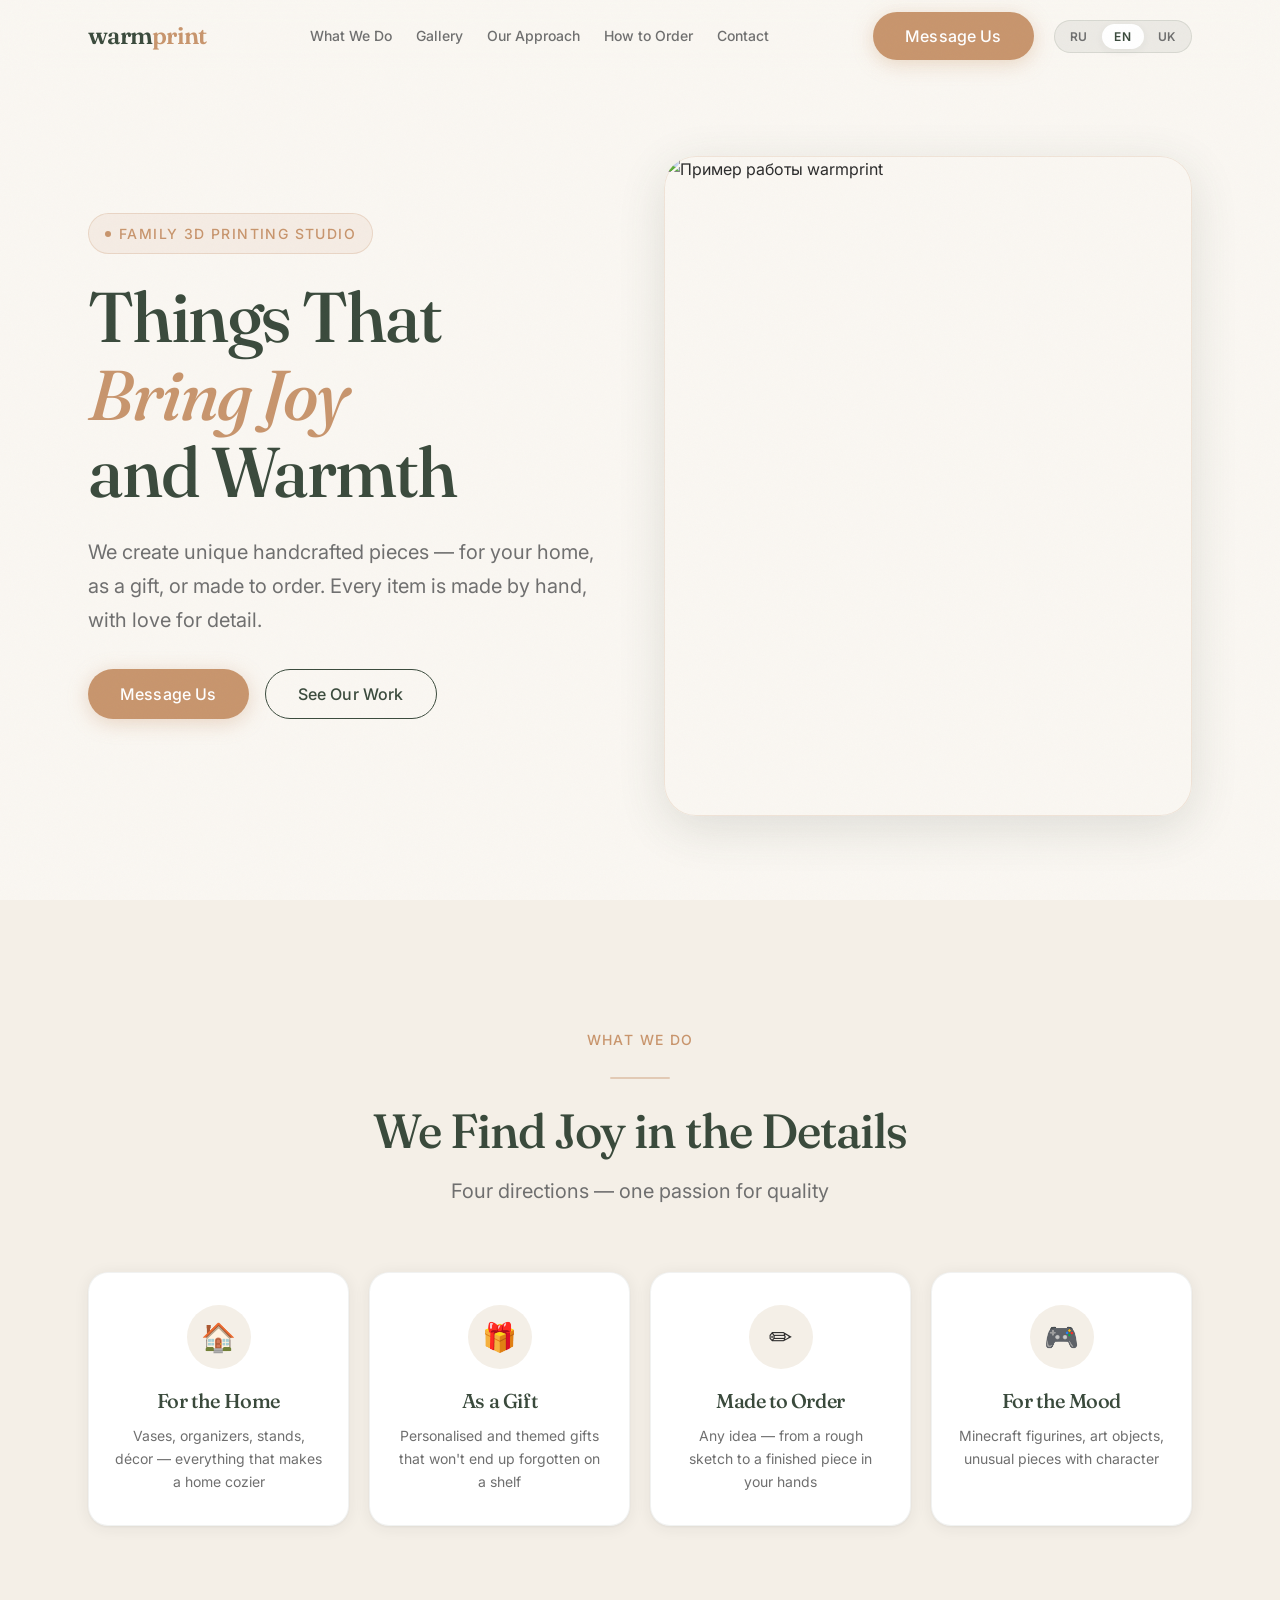
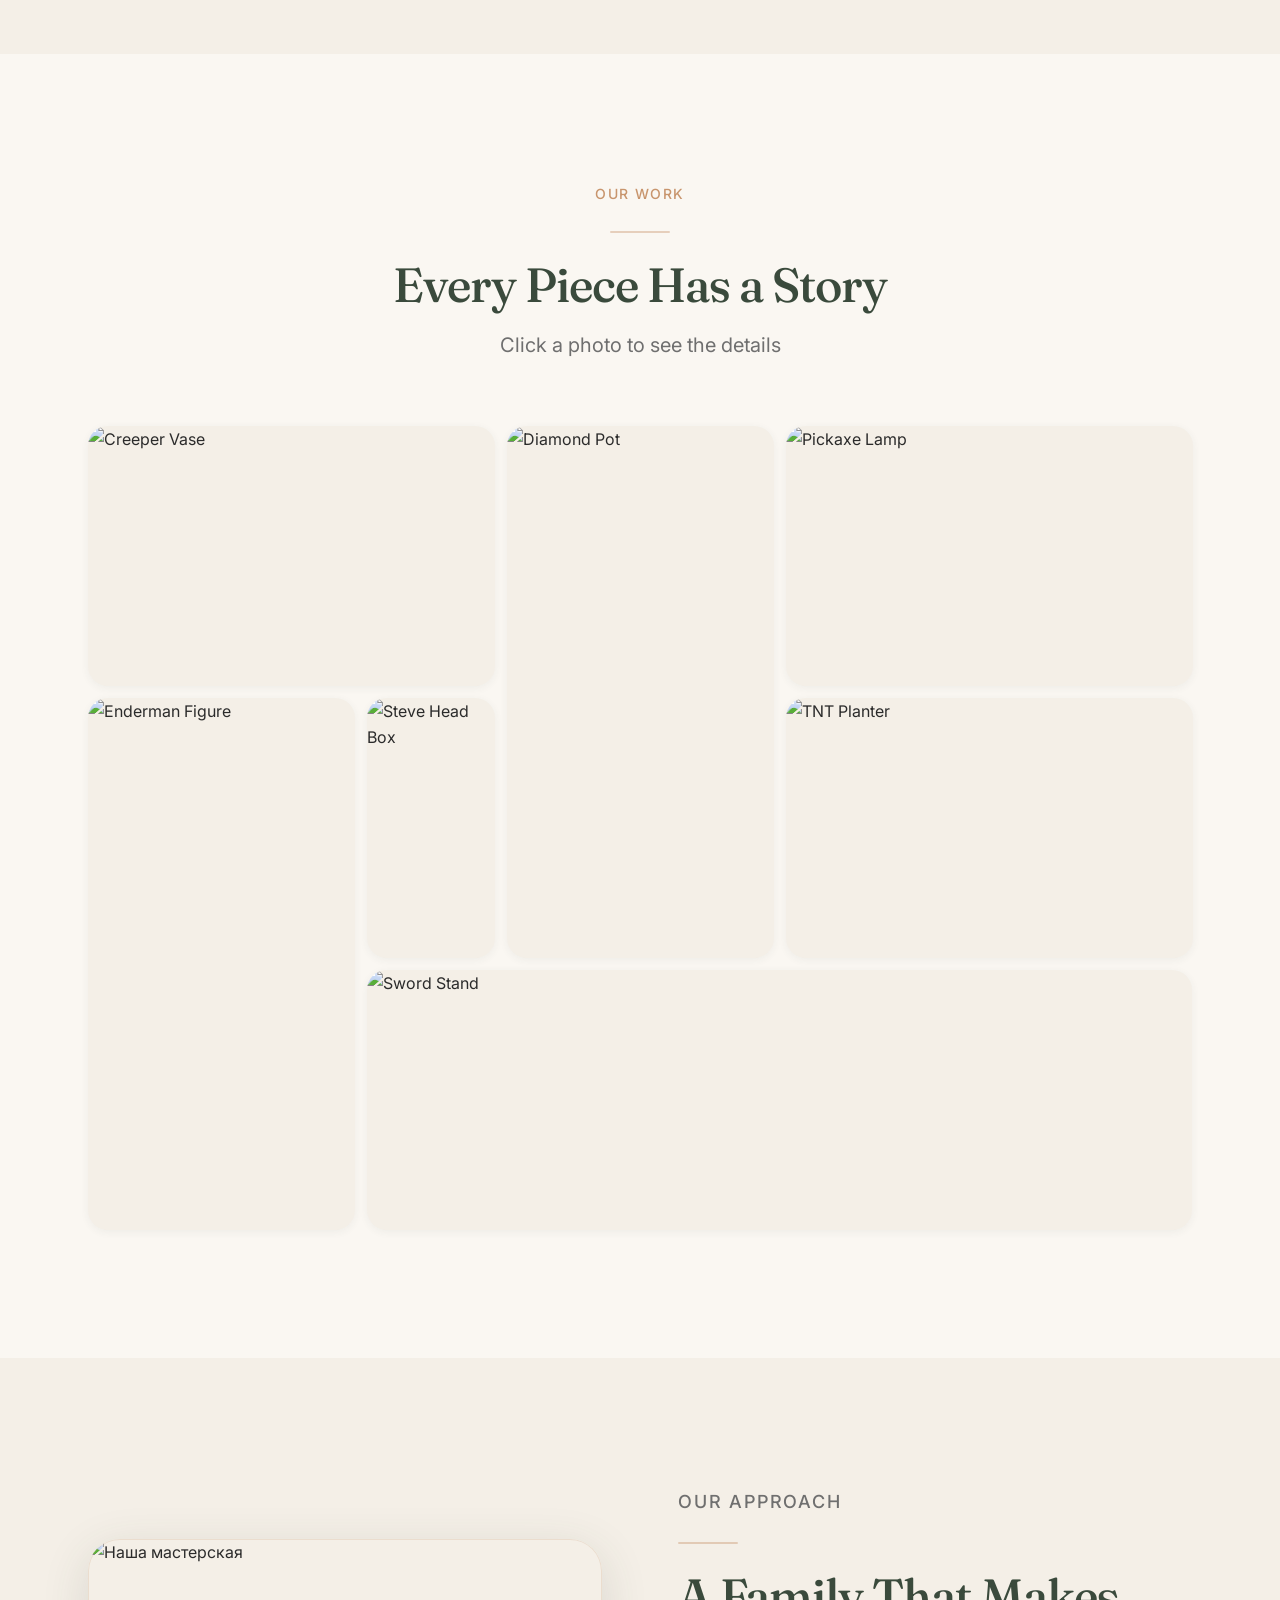
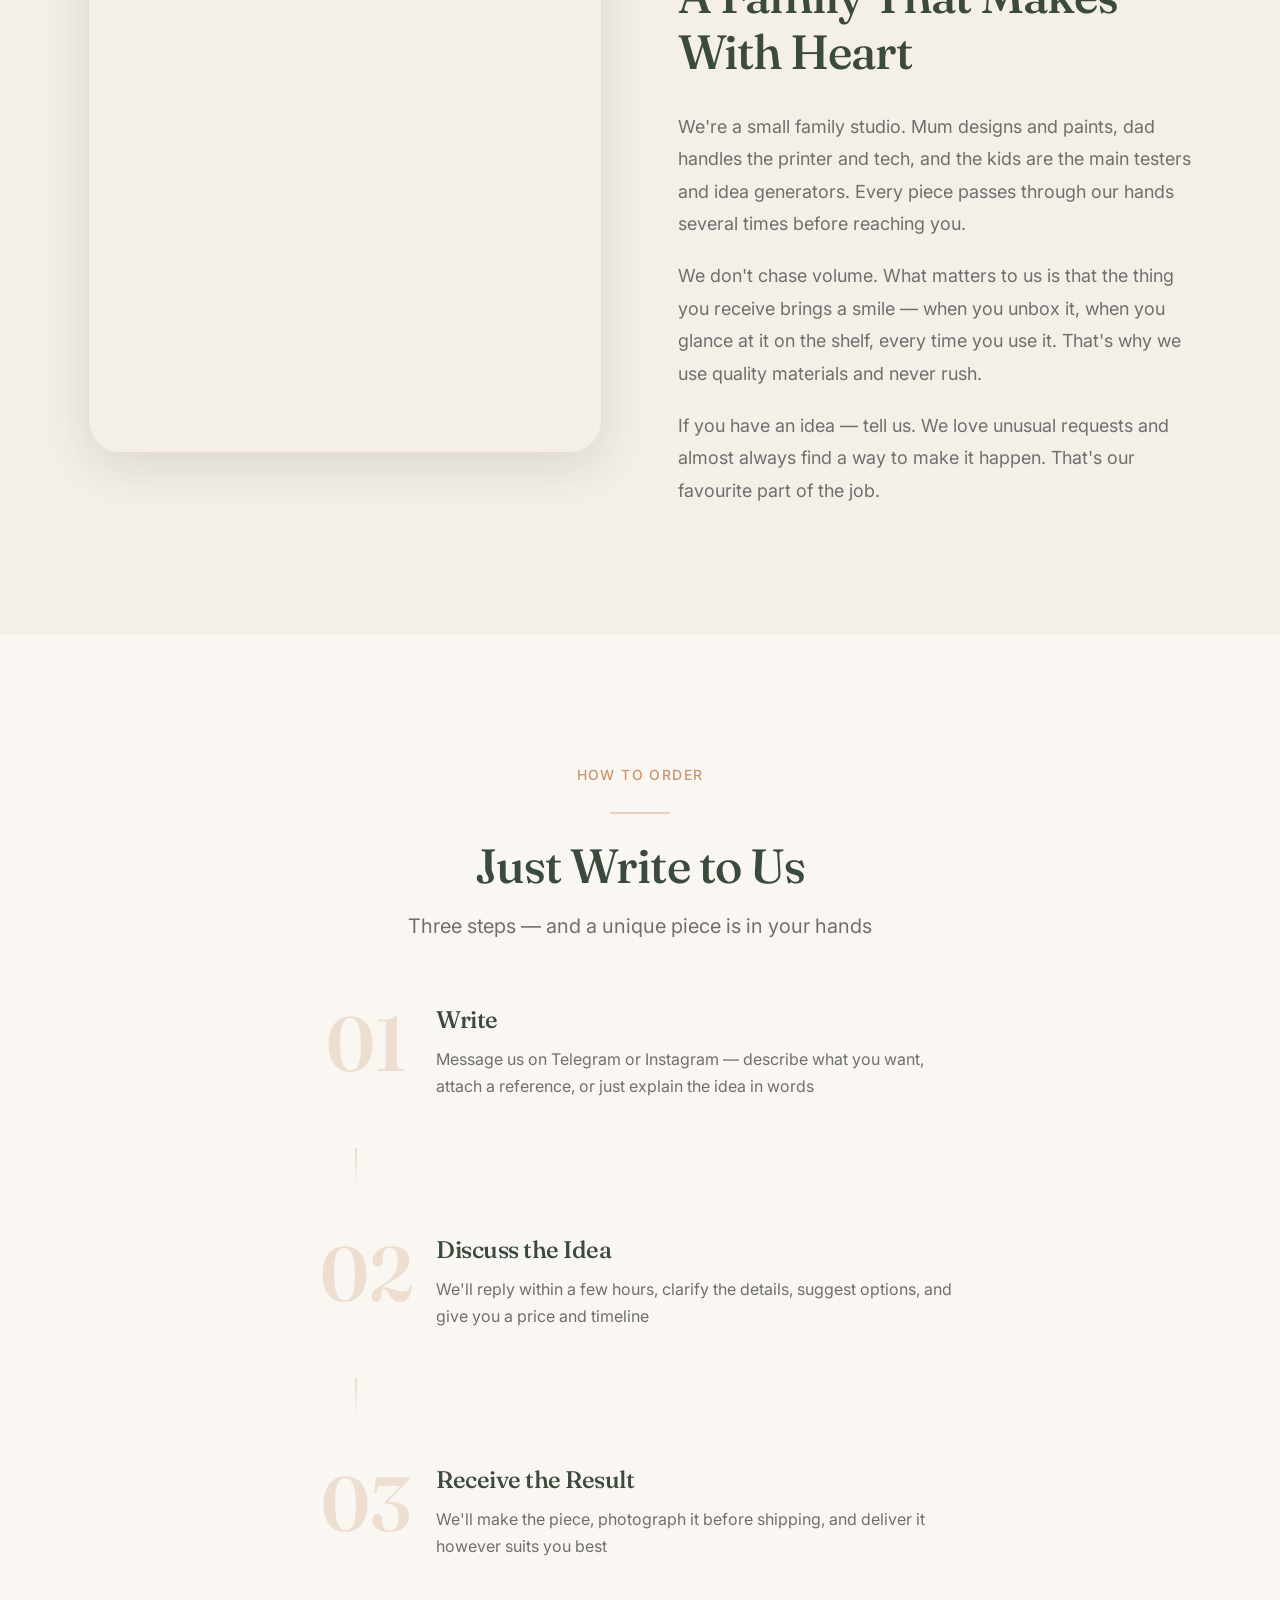
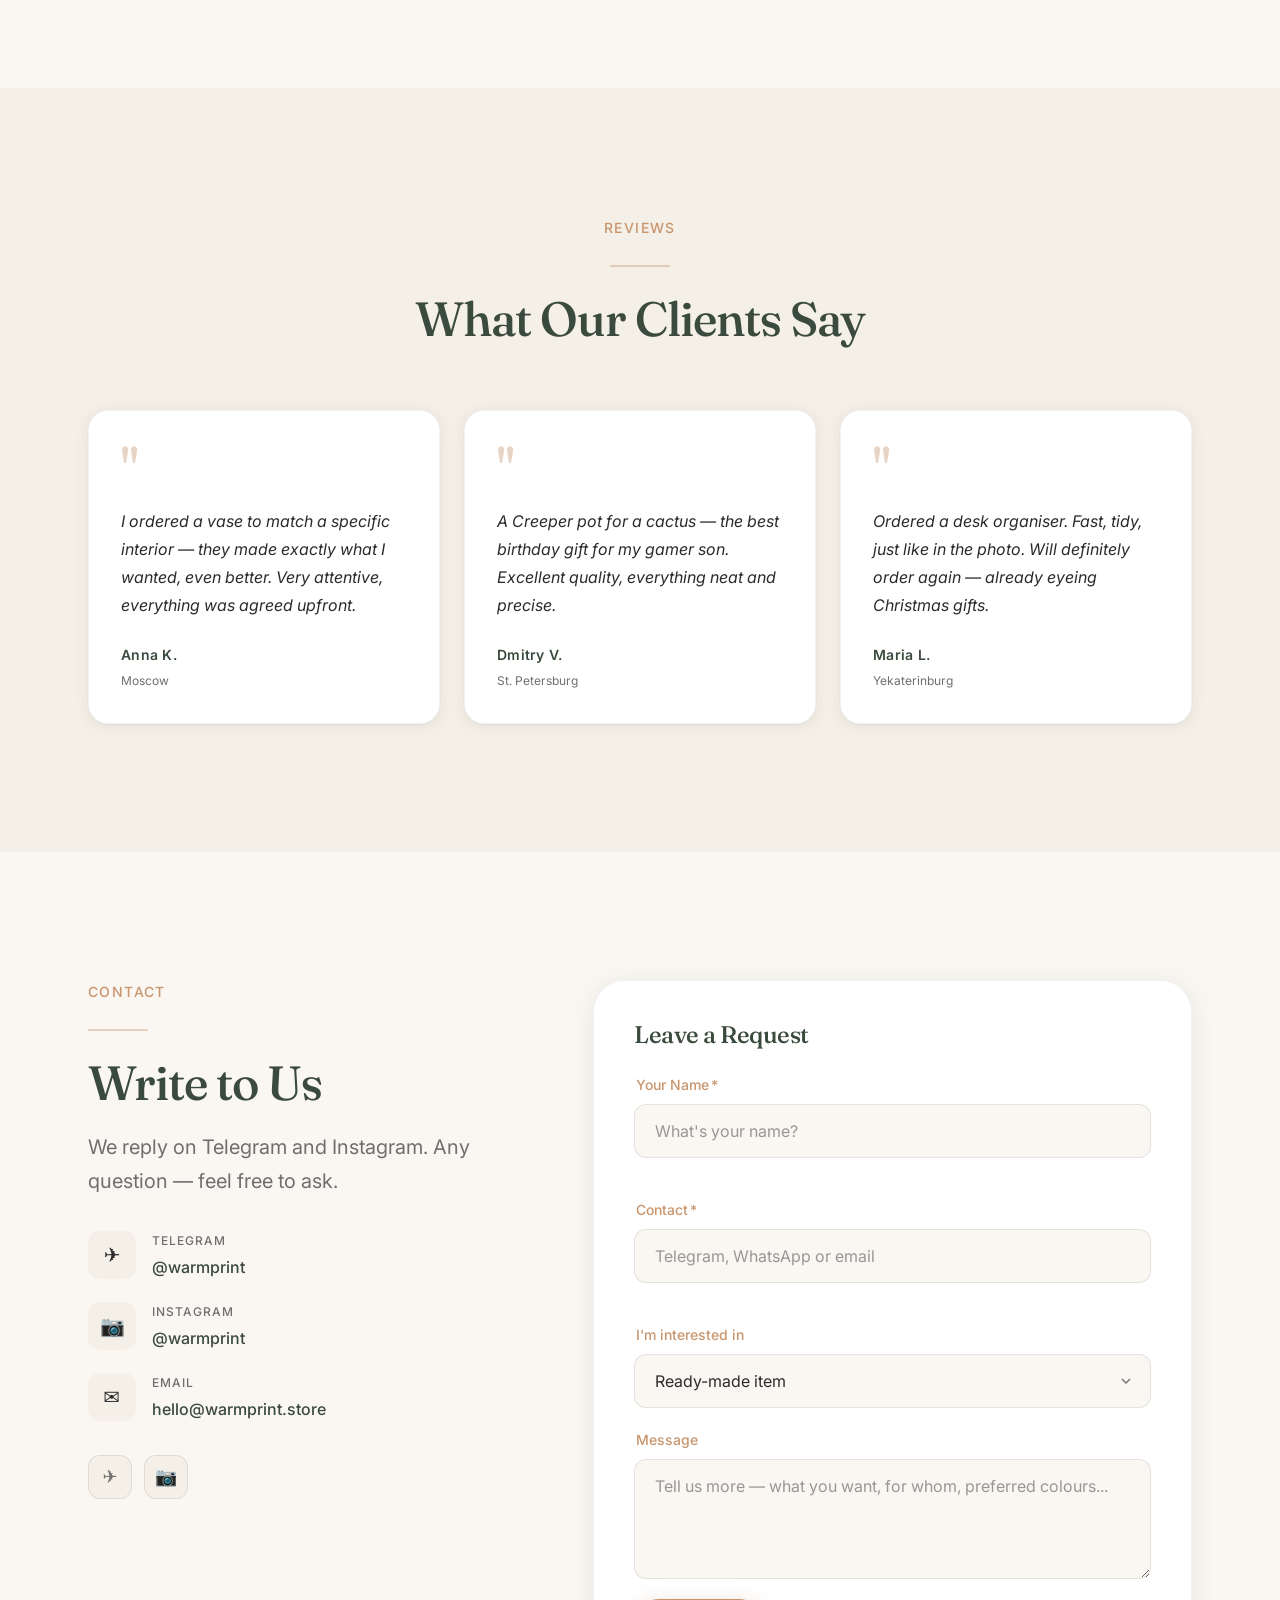
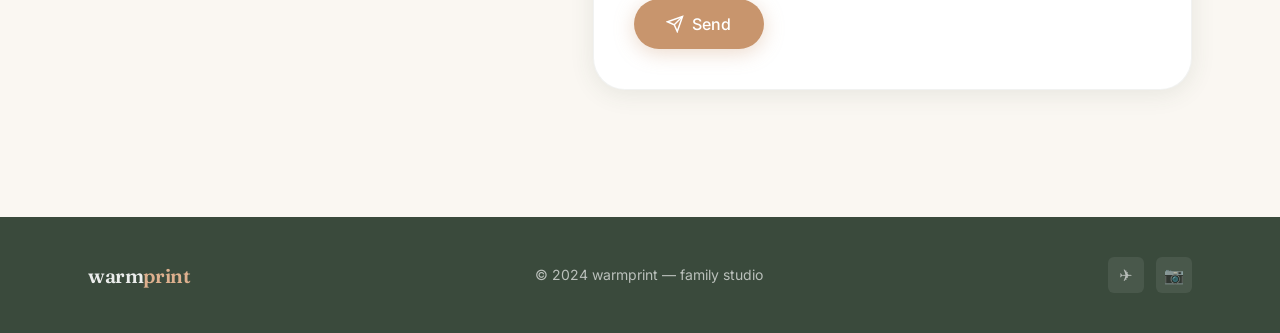
==== commit 45dbd7fa: "v1: asymmetric magazine gallery layout + mobile adapt - Replace symmetric 4-col gallery with 8-col C" ====
--- a/mockups/v1-warm-handmade/index.html
+++ b/mockups/v1-warm-handmade/index.html
@@ -214,75 +214,80 @@
 
         <div class="gallery__grid">
 
+          <!-- item 1: landscape — Creeper Vase -->
           <div class="gallery__item fade-in-item stagger-1">
             <img class="gallery__item-img" loading="lazy"
-              src="https://placehold.co/800x800/C8956D/FAF7F2?text=Creeper"
-              alt="Creeper Vase">
+              src="https://placehold.co/800x600/C8956D/FAF7F2?text=Creeper+Vase"
+              alt="Creeper Vase"
+              width="800" height="600">
             <div class="gallery__item-overlay">
               <span class="gallery__item-caption" data-i18n="gallery.img1">Creeper Vase</span>
             </div>
           </div>
 
+          <!-- item 2: portrait — Diamond Pot -->
           <div class="gallery__item fade-in-item stagger-2">
             <img class="gallery__item-img" loading="lazy"
-              src="https://placehold.co/800x800/5B8A6A/FAF7F2?text=Diamond"
-              alt="Diamond Pot">
+              src="https://placehold.co/600x800/5B8A6A/FAF7F2?text=Diamond+Pot"
+              alt="Diamond Pot"
+              width="600" height="800">
             <div class="gallery__item-overlay">
               <span class="gallery__item-caption" data-i18n="gallery.img2">Diamond Pot</span>
             </div>
           </div>
 
+          <!-- item 3: landscape — Pickaxe Lamp -->
           <div class="gallery__item fade-in-item stagger-3">
             <img class="gallery__item-img" loading="lazy"
-              src="https://placehold.co/800x800/A0855C/FAF7F2?text=Pickaxe"
-              alt="Pickaxe Lamp">
+              src="https://placehold.co/800x600/A0855C/FAF7F2?text=Pickaxe+Lamp"
+              alt="Pickaxe Lamp"
+              width="800" height="600">
             <div class="gallery__item-overlay">
               <span class="gallery__item-caption" data-i18n="gallery.img3">Pickaxe Lamp</span>
             </div>
           </div>
 
+          <!-- item 4: portrait — Enderman Figure -->
           <div class="gallery__item fade-in-item stagger-4">
             <img class="gallery__item-img" loading="lazy"
-              src="https://placehold.co/800x800/3A4A3C/FAF7F2?text=Enderman"
-              alt="Enderman Frame">
+              src="https://placehold.co/600x800/3A4A3C/FAF7F2?text=Enderman+Figure"
+              alt="Enderman Figure"
+              width="600" height="800">
             <div class="gallery__item-overlay">
-              <span class="gallery__item-caption" data-i18n="gallery.img4">Enderman Frame</span>
-            </div>
-          </div>
-
+              <span class="gallery__item-caption" data-i18n="gallery.img4">Enderman Figure</span>
+            </div>
+          </div>
+
+          <!-- item 5: square — Steve Head Box -->
           <div class="gallery__item fade-in-item stagger-5">
             <img class="gallery__item-img" loading="lazy"
-              src="https://placehold.co/800x800/DDB08E/3A4A3C?text=Steve"
-              alt="Steve Head Box">
+              src="https://placehold.co/800x800/DDB08E/3A4A3C?text=Steve+Head+Box"
+              alt="Steve Head Box"
+              width="800" height="800">
             <div class="gallery__item-overlay">
               <span class="gallery__item-caption" data-i18n="gallery.img5">Steve Head Box</span>
             </div>
           </div>
 
+          <!-- item 6: square — TNT Planter -->
           <div class="gallery__item fade-in-item stagger-6">
             <img class="gallery__item-img" loading="lazy"
-              src="https://placehold.co/800x800/C04A4A/FAF7F2?text=TNT"
-              alt="TNT Planter">
+              src="https://placehold.co/800x800/C04A4A/FAF7F2?text=TNT+Planter"
+              alt="TNT Planter"
+              width="800" height="800">
             <div class="gallery__item-overlay">
               <span class="gallery__item-caption" data-i18n="gallery.img6">TNT Planter</span>
             </div>
           </div>
 
+          <!-- item 7: wide landscape — Sword Stand -->
           <div class="gallery__item fade-in-item stagger-7">
             <img class="gallery__item-img" loading="lazy"
-              src="https://placehold.co/800x800/7A6548/FAF7F2?text=Sword"
-              alt="Sword Stand">
+              src="https://placehold.co/1200x600/7A6548/FAF7F2?text=Sword+Stand"
+              alt="Sword Stand"
+              width="1200" height="600">
             <div class="gallery__item-overlay">
               <span class="gallery__item-caption" data-i18n="gallery.img7">Sword Stand</span>
-            </div>
-          </div>
-
-          <div class="gallery__item fade-in-item stagger-8">
-            <img class="gallery__item-img" loading="lazy"
-              src="https://placehold.co/800x800/E8B4A0/3A4A3C?text=Pig"
-              alt="Pig Figurine">
-            <div class="gallery__item-overlay">
-              <span class="gallery__item-caption" data-i18n="gallery.img8">Pig Figurine</span>
             </div>
           </div>
 
--- a/mockups/v1-warm-handmade/css/sections.css
+++ b/mockups/v1-warm-handmade/css/sections.css
@@ -282,17 +282,36 @@
 
 .gallery__grid {
   display: grid;
-  grid-template-columns: repeat(4, 1fr);
-  gap: var(--space-4);
-}
+  grid-template-columns: repeat(8, 1fr);
+  grid-template-rows: repeat(3, 220px);
+  gap: var(--space-3);
+}
+
+/* Row 1 */
+.gallery__item:nth-child(1) { grid-column: 1 / 4; grid-row: 1 / 2; }
+.gallery__item:nth-child(2) { grid-column: 4 / 6; grid-row: 1 / 3; }
+.gallery__item:nth-child(3) { grid-column: 6 / 9; grid-row: 1 / 2; }
+/* Row 2 */
+.gallery__item:nth-child(4) { grid-column: 1 / 3; grid-row: 2 / 4; }
+.gallery__item:nth-child(5) { grid-column: 3 / 4; grid-row: 2 / 3; }
+.gallery__item:nth-child(6) { grid-column: 6 / 9; grid-row: 2 / 3; }
+/* Row 3 */
+.gallery__item:nth-child(7) { grid-column: 3 / 9; grid-row: 3 / 4; }
 
 .gallery__item {
   border-radius: var(--radius-lg);
   overflow: hidden;
-  aspect-ratio: 1;
   cursor: pointer;
   position: relative;
   background: var(--color-bg-alt);
+  box-shadow: var(--shadow-sm);
+  transition: transform var(--duration-base) var(--ease-out-quart),
+              box-shadow var(--duration-base) var(--ease-out-quart);
+}
+
+.gallery__item:hover {
+  transform: translateY(-4px);
+  box-shadow: var(--shadow-md);
 }
 
 .gallery__item-img {
@@ -303,38 +322,55 @@
   display: block;
 }
 
+.gallery__item:hover .gallery__item-img {
+  transform: scale(1.06);
+}
+
 .gallery__item-overlay {
   position: absolute;
   inset: 0;
-  background: rgba(58, 74, 60, 0);
+  background: rgba(200, 149, 109, 0);
   display: flex;
   align-items: flex-end;
   padding: var(--space-4);
   transition: background var(--duration-slow);
+  border-radius: var(--radius-lg);
+}
+
+.gallery__item:hover .gallery__item-overlay {
+  background: rgba(200, 149, 109, 0.82);
+}
+
+/* Touch-always: caption always semi-visible on touch devices */
+@media (hover: none) {
+  .gallery__item-overlay {
+    background: rgba(200, 149, 109, 0.45);
+  }
 }
 
 .gallery__item-caption {
-  color: #fff;
+  color: var(--color-bg);
   font-size: var(--text-sm);
   font-weight: 500;
   opacity: 0;
   transform: translateY(8px);
   transition: opacity var(--duration-base) var(--ease-out-quart),
               transform var(--duration-base) var(--ease-out-quart);
-  text-shadow: 0 1px 4px rgba(0,0,0,0.4);
-}
-
-.gallery__item:hover .gallery__item-img {
-  transform: scale(1.06);
-}
-
-.gallery__item:hover .gallery__item-overlay {
-  background: rgba(58, 74, 60, 0.45);
+  text-shadow: 0 1px 4px rgba(58, 74, 60, 0.3);
+  letter-spacing: 0.01em;
 }
 
 .gallery__item:hover .gallery__item-caption {
   opacity: 1;
   transform: translateY(0);
+}
+
+/* Touch-always: caption always visible on touch devices */
+@media (hover: none) {
+  .gallery__item-caption {
+    opacity: 1;
+    transform: translateY(0);
+  }
 }
 
 /* ---- APPROACH ---- */
--- a/mockups/v1-warm-handmade/css/responsive.css
+++ b/mockups/v1-warm-handmade/css/responsive.css
@@ -25,13 +25,19 @@
     grid-template-columns: repeat(2, 1fr);
   }
 
-  .gallery__grid {
-    grid-template-columns: repeat(3, 1fr);
-  }
-
-  .gallery__grid .gallery__item:nth-child(n+7) {
-    display: none;
-  }
+  /* Gallery tablet: 4-col asymmetric */
+  .gallery__grid {
+    grid-template-columns: repeat(4, 1fr);
+    grid-template-rows: repeat(4, 180px);
+  }
+
+  .gallery__item:nth-child(1) { grid-column: 1 / 3; grid-row: 1 / 2; }
+  .gallery__item:nth-child(2) { grid-column: 3 / 5; grid-row: 1 / 3; }
+  .gallery__item:nth-child(3) { grid-column: 1 / 2; grid-row: 2 / 3; }
+  .gallery__item:nth-child(4) { grid-column: 2 / 3; grid-row: 2 / 3; }
+  .gallery__item:nth-child(5) { grid-column: 1 / 3; grid-row: 3 / 4; }
+  .gallery__item:nth-child(6) { grid-column: 3 / 5; grid-row: 3 / 4; }
+  .gallery__item:nth-child(7) { grid-column: 1 / 5; grid-row: 4 / 5; }
 
   .approach__inner {
     grid-template-columns: 1fr;
@@ -96,17 +102,18 @@
     gap: var(--space-4);
   }
 
+  /* Gallery mobile: 2-col, all items square */
   .gallery__grid {
     grid-template-columns: repeat(2, 1fr);
+    grid-template-rows: none;
     gap: var(--space-3);
   }
 
-  .gallery__grid .gallery__item:nth-child(n+7) {
-    display: block;
-  }
-
-  .gallery__grid .gallery__item:nth-child(n+9) {
-    display: none;
+  .gallery__item {
+    grid-column: auto !important;
+    grid-row: auto !important;
+    aspect-ratio: 1;
+    min-height: 44px;
   }
 
   .reviews__grid {
@@ -149,6 +156,18 @@
   }
 }
 
+/* ---- Narrow mobile ≤ 479px: 1-col gallery ---- */
+
+@media (max-width: 479px) {
+  .gallery__grid {
+    grid-template-columns: 1fr;
+  }
+
+  .gallery__item {
+    aspect-ratio: 4/3;
+  }
+}
+
 /* ---- Small mobile ≤ 375px ---- */
 
 @media (max-width: 375px) {
@@ -179,6 +198,6 @@
 
 @media (min-width: 1280px) {
   .gallery__grid {
-    grid-template-columns: repeat(4, 1fr);
-  }
-}
+    grid-template-rows: repeat(3, 260px);
+  }
+}
